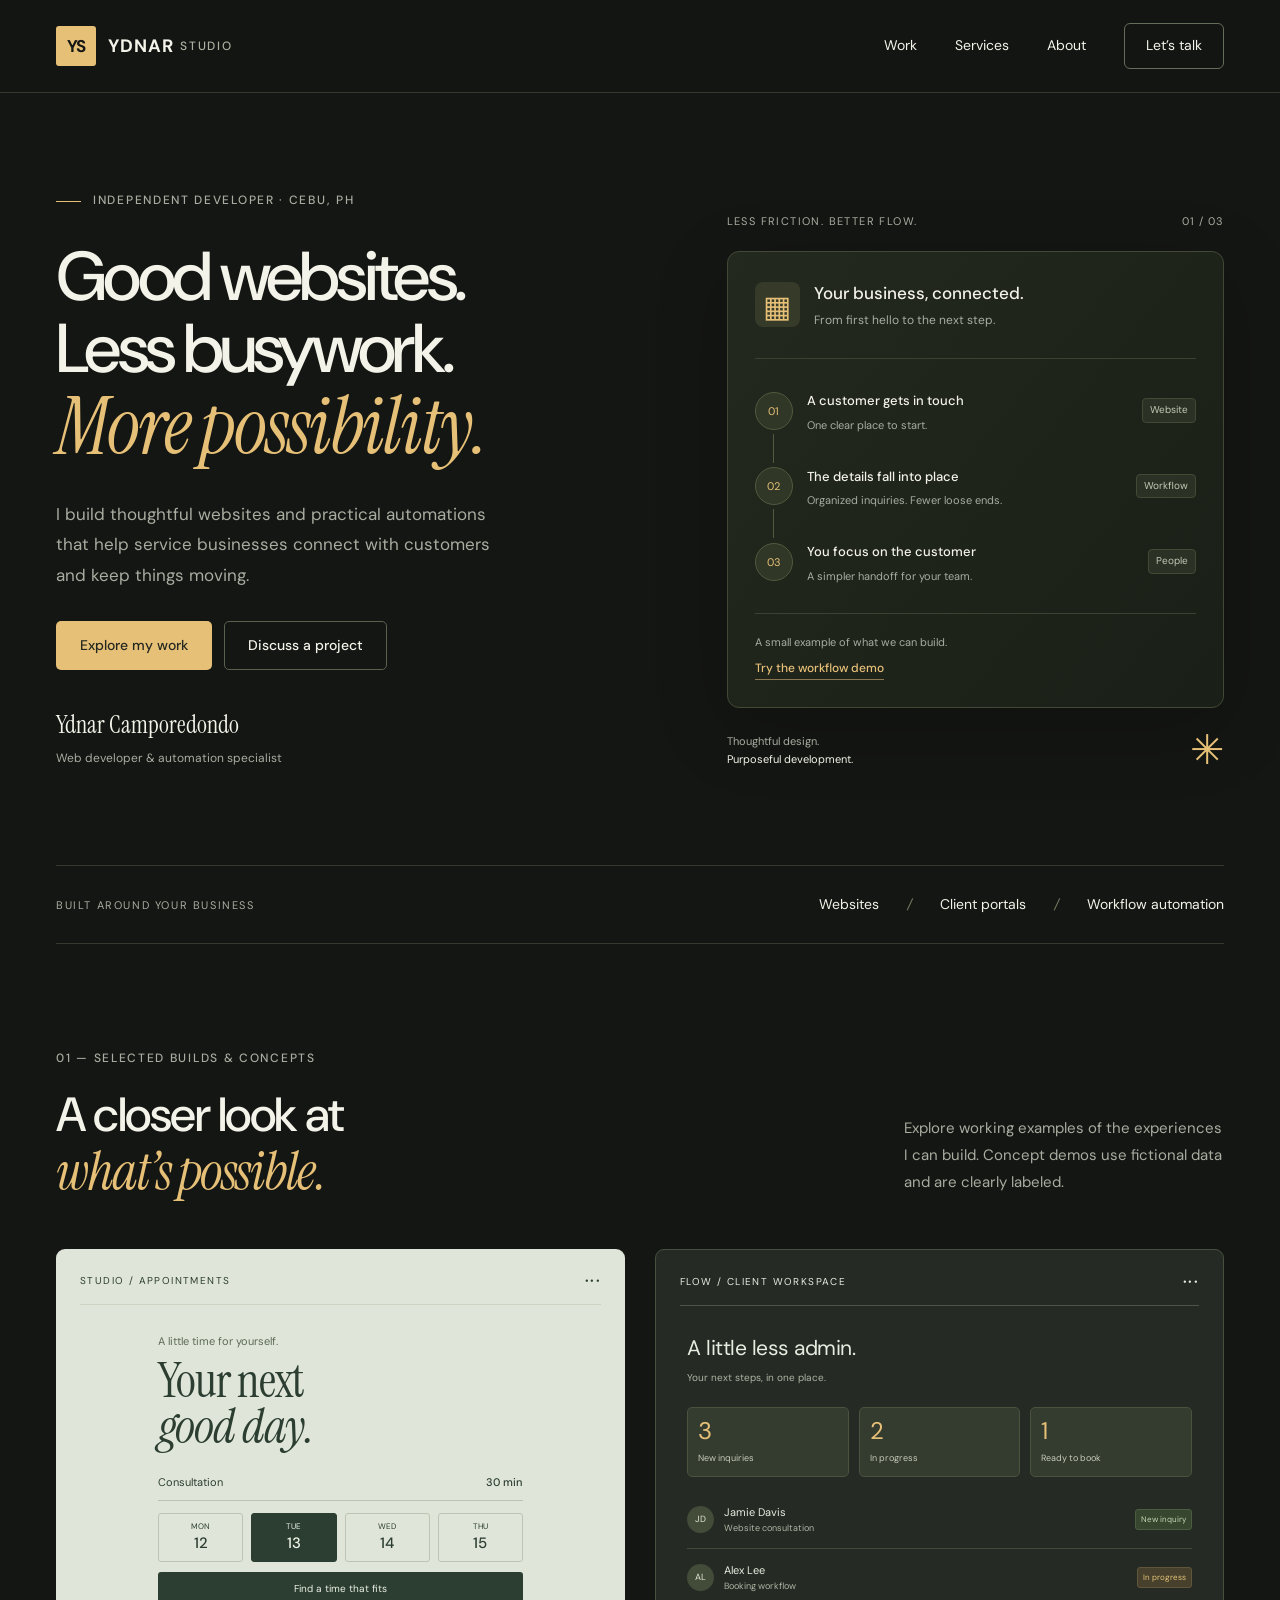
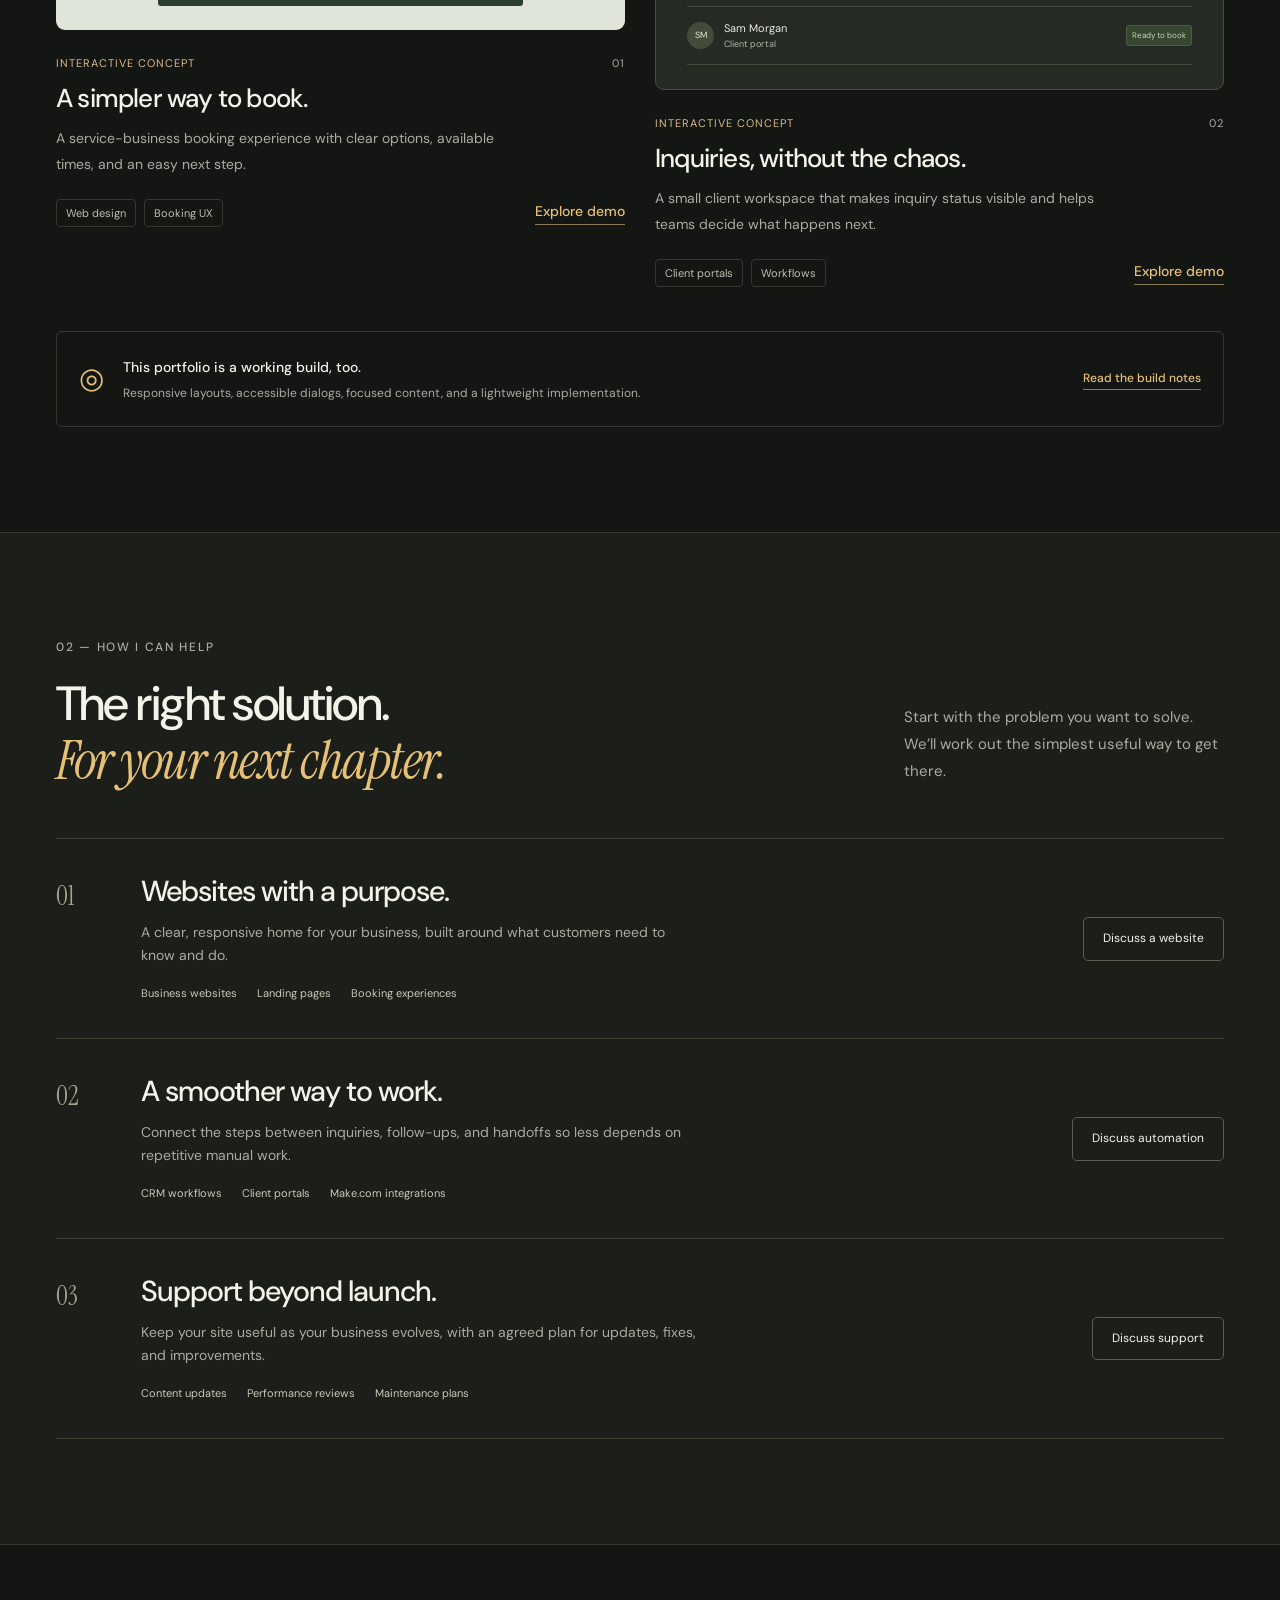
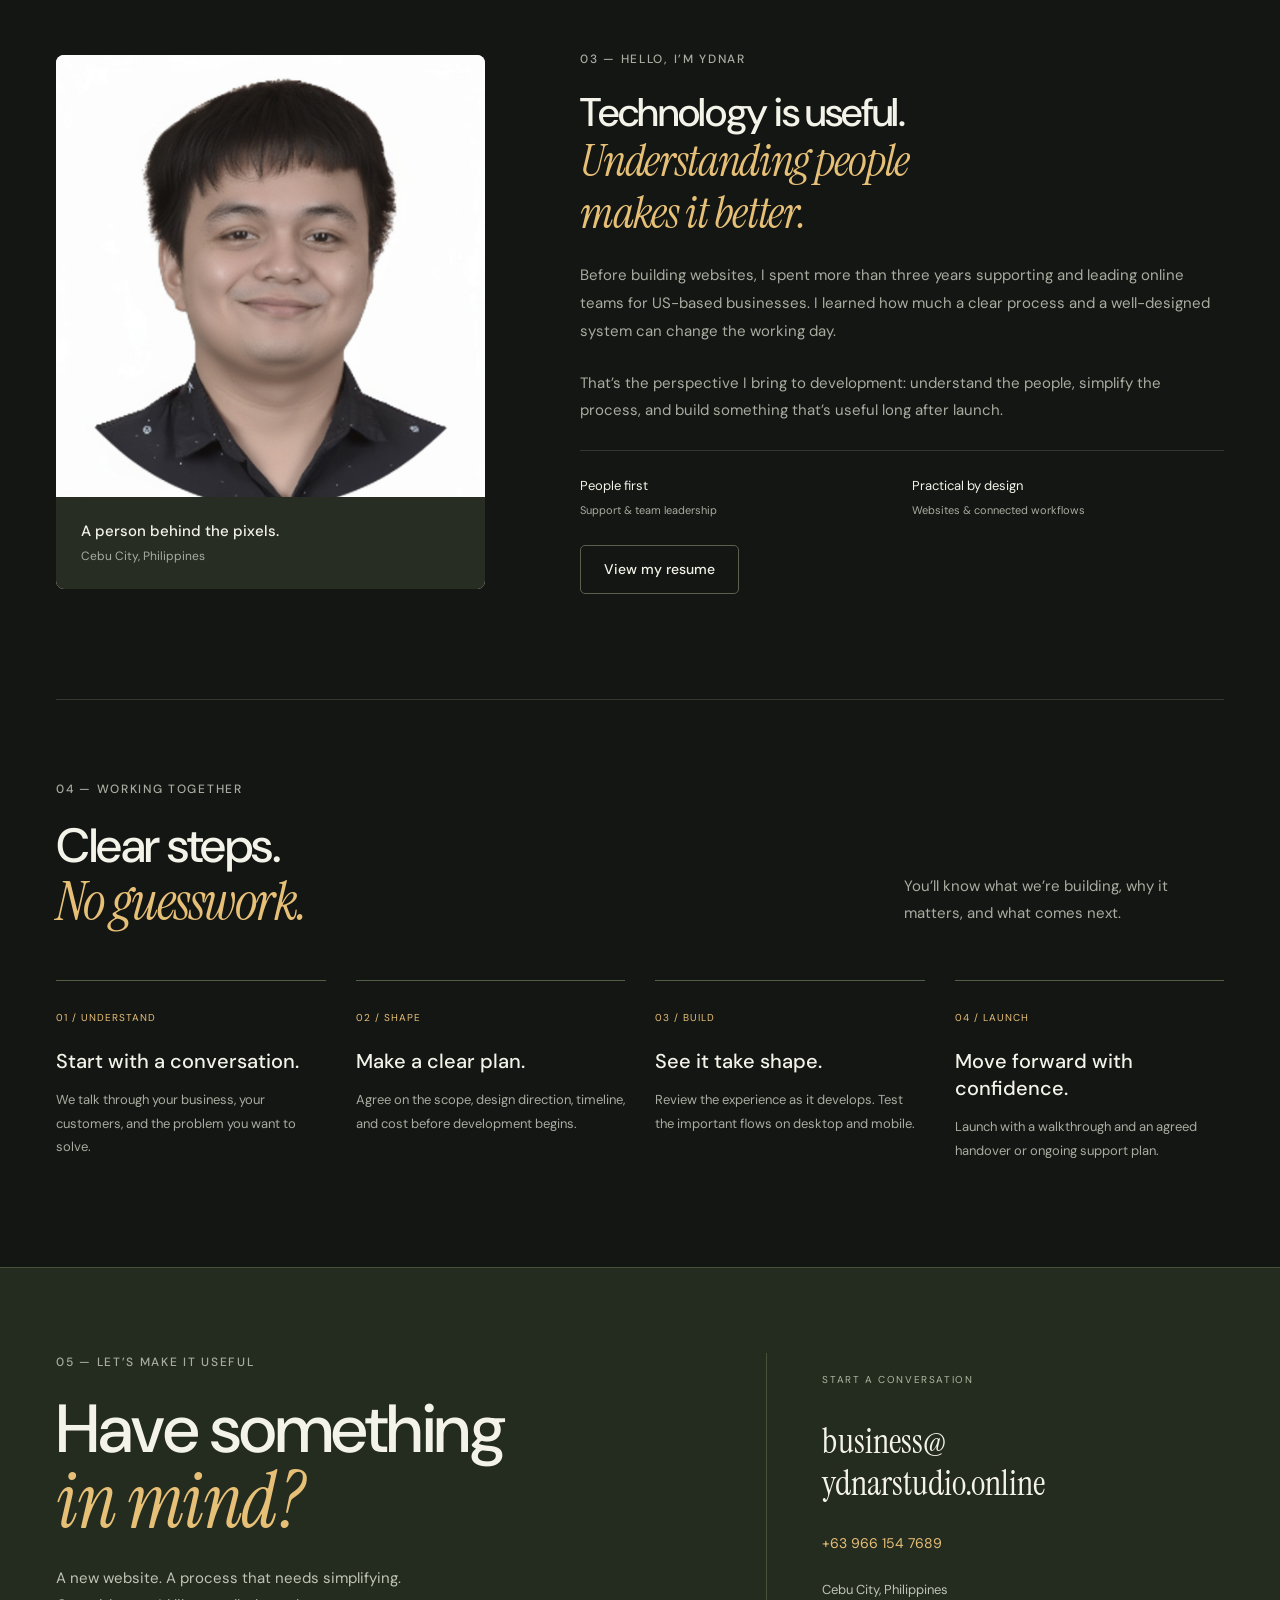
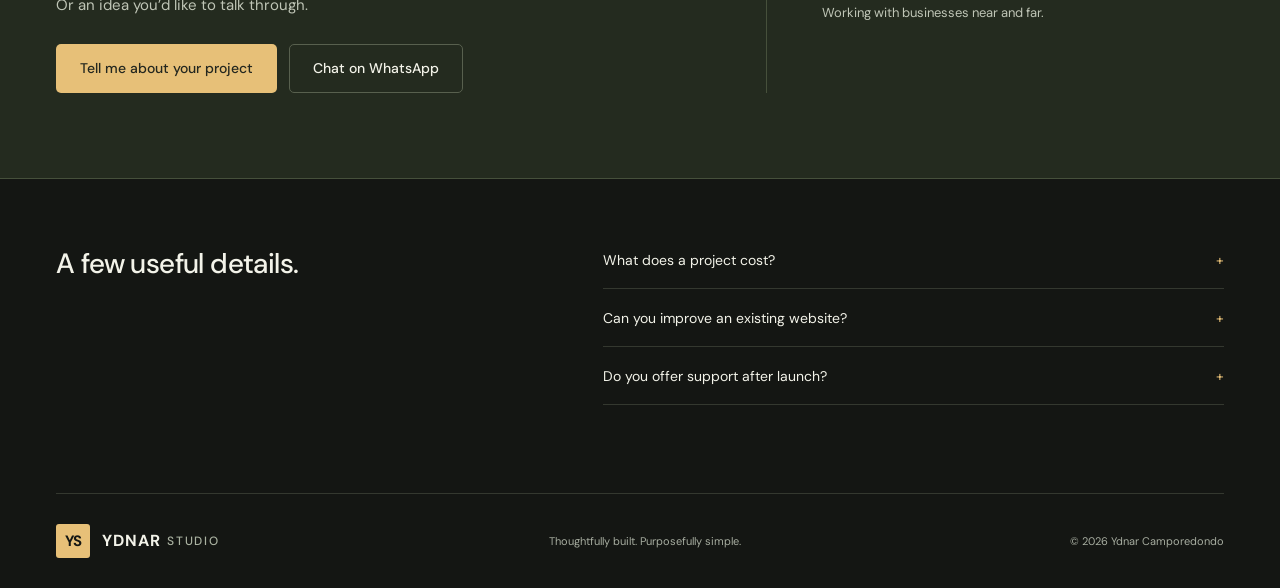
==== index.html @ 1d3bd844 "Launch redesigned Ydnar Studio portfolio" ====
<!doctype html>
<html lang="en">
<head>
  <meta charset="utf-8"><meta name="viewport" content="width=device-width,initial-scale=1">
  <title>Ydnar Studio — Websites that work. Systems that connect.</title>
  <meta name="description" content="Ydnar Camporedondo builds thoughtful websites and practical automations for service businesses. Explore interactive demos and discuss your next project.">
  <meta name="theme-color" content="#141613">
  <link rel="canonical" href="https://www.ydnarstudio.online/">
  <meta property="og:url" content="https://www.ydnarstudio.online/">
  <meta property="og:type" content="website"><meta property="og:title" content="Ydnar Studio — Websites & Automations"><meta property="og:description" content="Thoughtful websites. Less busywork. A better experience for your customers.">
  <link rel="icon" type="image/svg+xml" href="data:image/svg+xml,%3Csvg xmlns='http://www.w3.org/2000/svg' viewBox='0 0 32 32'%3E%3Crect width='32' height='32' rx='3' fill='%23141613'/%3E%3Cpath d='M8 8l8 10 8-10M16 18v7' fill='none' stroke='%23e6bd6b' stroke-width='3'/%3E%3C/svg%3E">
  <link rel="preconnect" href="https://fonts.googleapis.com"><link rel="preconnect" href="https://fonts.gstatic.com" crossorigin>
  <link href="https://fonts.googleapis.com/css2?family=DM+Sans:wght@400;500;600;700&family=Instrument+Serif:ital@0;1&display=swap" rel="stylesheet">
  <link rel="stylesheet" href="styles.css"><script src="app.js" defer></script>
</head>
<body>
  <a class="skip-link" href="#main">Skip to content</a>
  <header class="site-header"><div class="wrap nav-wrap">
    <a class="brand" href="#home" aria-label="Ydnar Studio home"><span class="brand-mark" aria-hidden="true">YS</span><span class="brand-name">YDNAR<span class="brand-light">STUDIO</span></span></a>
    <button class="menu-toggle" aria-expanded="false" aria-controls="navigation">Menu <span aria-hidden="true">☰</span></button>
    <nav id="navigation" aria-label="Main navigation"><a href="#work">Work</a><a href="#services">Services</a><a href="#about">About</a><a class="nav-cta" href="#contact">Let’s talk</a></nav>
  </div></header>
  <main id="main">
    <section class="hero wrap" id="home">
      <div class="hero-copy"><p class="eyebrow"><span class="small-rule"></span> INDEPENDENT DEVELOPER · CEBU, PH</p>
        <h1>Good websites.<br>Less busywork.<br><em>More possibility.</em></h1>
        <p class="hero-description">I build thoughtful websites and practical automations that help service businesses connect with customers and keep things moving.</p>
        <div class="actions"><a class="button button-gold" href="#work">Explore my work</a><button class="button button-outline" data-brief>Discuss a project</button></div>
        <div class="hero-signoff"><span class="signature">Ydnar Camporedondo</span><span class="muted">Web developer & automation specialist</span></div>
      </div>
      <div class="hero-feature">
        <div class="feature-topline"><span>LESS FRICTION. BETTER FLOW.</span><span class="number">01 / 03</span></div>
        <div class="system-card">
          <div class="system-header"><span class="system-symbol" aria-hidden="true">▦</span><div><strong>Your business, connected.</strong><span>From first hello to the next step.</span></div></div>
          <div class="flow-step"><span class="step-icon" aria-hidden="true">01</span><div><strong>A customer gets in touch</strong><p>One clear place to start.</p></div><span class="flow-tag">Website</span></div>
          <div class="flow-line" aria-hidden="true"></div>
          <div class="flow-step"><span class="step-icon" aria-hidden="true">02</span><div><strong>The details fall into place</strong><p>Organized inquiries. Fewer loose ends.</p></div><span class="flow-tag">Workflow</span></div>
          <div class="flow-line" aria-hidden="true"></div>
          <div class="flow-step"><span class="step-icon" aria-hidden="true">03</span><div><strong>You focus on the customer</strong><p>A simpler handoff for your team.</p></div><span class="flow-tag">People</span></div>
          <div class="system-footer"><span>A small example of what we can build.</span><button class="text-button" data-project="pipeline">Try the workflow demo</button></div>
        </div>
        <div class="feature-bottom"><span>Thoughtful design.<br><strong>Purposeful development.</strong></span><span class="orbital-mark" aria-hidden="true">✳</span></div>
      </div>
    </section>
    <div class="specialties wrap"><span>BUILT AROUND YOUR BUSINESS</span><div><span>Websites</span><i aria-hidden="true">/</i><span>Client portals</span><i aria-hidden="true">/</i><span>Workflow automation</span></div></div>
    <section class="section wrap" id="work">
      <div class="section-heading"><div><p class="eyebrow">01 — SELECTED BUILDS & CONCEPTS</p><h2>A closer look at<br><em>what’s possible.</em></h2></div><p>Explore working examples of the experiences I can build. Concept demos use fictional data and are clearly labeled.</p></div>
      <div class="project-grid">
        <article class="project-card">
          <button class="project-preview booking-preview" data-project="booking" aria-label="Explore the appointment booking concept"><span class="preview-chrome"><span>STUDIO / APPOINTMENTS</span><span aria-hidden="true">•••</span></span><span class="booking-mini"><span class="preview-label">A little time for yourself.</span><span class="preview-title">Your next<br><em>good day.</em></span><span class="mini-slot"><span>Consultation</span><strong>30 min</strong></span><span class="mini-days"><span>MON<br><b>12</b></span><span class="selected">TUE<br><b>13</b></span><span>WED<br><b>14</b></span><span>THU<br><b>15</b></span></span><span class="mini-action">Find a time that fits</span></span></button>
          <div class="project-meta"><span class="project-kind">INTERACTIVE CONCEPT</span><span>01</span></div><h3>A simpler way to book.</h3><p>A service-business booking experience with clear options, available times, and an easy next step.</p><div class="project-bottom"><div class="tags"><span>Web design</span><span>Booking UX</span></div><button class="text-button" data-project="booking">Explore demo</button></div>
        </article>
        <article class="project-card">
          <button class="project-preview pipeline-preview" data-project="pipeline" aria-label="Explore the inquiry workflow concept"><span class="preview-chrome"><span>FLOW / CLIENT WORKSPACE</span><span aria-hidden="true">•••</span></span><span class="pipeline-mini"><span class="dashboard-title">A little less admin.</span><span class="dashboard-sub">Your next steps, in one place.</span><span class="mini-stats"><span><b>3</b>New inquiries</span><span><b>2</b>In progress</span><span><b>1</b>Ready to book</span></span><span class="mini-table"><span><i>JD</i><span>Jamie Davis<small>Website consultation</small></span><b>New inquiry</b></span><span><i>AL</i><span>Alex Lee<small>Booking workflow</small></span><b class="gold">In progress</b></span><span><i>SM</i><span>Sam Morgan<small>Client portal</small></span><b>Ready to book</b></span></span></span></button>
          <div class="project-meta"><span class="project-kind">INTERACTIVE CONCEPT</span><span>02</span></div><h3>Inquiries, without the chaos.</h3><p>A small client workspace that makes inquiry status visible and helps teams decide what happens next.</p><div class="project-bottom"><div class="tags"><span>Client portals</span><span>Workflows</span></div><button class="text-button" data-project="pipeline">Explore demo</button></div>
        </article>
      </div>
      <div class="portfolio-note"><span class="note-icon" aria-hidden="true">◎</span><div><strong>This portfolio is a working build, too.</strong><p>Responsive layouts, accessible dialogs, focused content, and a lightweight implementation.</p></div><button class="text-button" data-project="portfolio">Read the build notes</button></div>
    </section>
    <section class="services-section" id="services"><div class="wrap section">
      <div class="section-heading"><div><p class="eyebrow">02 — HOW I CAN HELP</p><h2>The right solution.<br><em>For your next chapter.</em></h2></div><p>Start with the problem you want to solve. We’ll work out the simplest useful way to get there.</p></div>
      <div class="service-list">
        <article class="service-row"><span class="service-number">01</span><div><h3>Websites with a purpose.</h3><p>A clear, responsive home for your business, built around what customers need to know and do.</p><div class="service-tags"><span>Business websites</span><span>Landing pages</span><span>Booking experiences</span></div></div><button class="service-button" data-brief data-service="Website development">Discuss a website</button></article>
        <article class="service-row"><span class="service-number">02</span><div><h3>A smoother way to work.</h3><p>Connect the steps between inquiries, follow-ups, and handoffs so less depends on repetitive manual work.</p><div class="service-tags"><span>CRM workflows</span><span>Client portals</span><span>Make.com integrations</span></div></div><button class="service-button" data-brief data-service="Workflow automation">Discuss automation</button></article>
        <article class="service-row"><span class="service-number">03</span><div><h3>Support beyond launch.</h3><p>Keep your site useful as your business evolves, with an agreed plan for updates, fixes, and improvements.</p><div class="service-tags"><span>Content updates</span><span>Performance reviews</span><span>Maintenance plans</span></div></div><button class="service-button" data-brief data-service="Website maintenance">Discuss support</button></article>
      </div>
    </div></section>
    <section class="section wrap about-section" id="about"><div class="portrait-block"><img src="ydnar.jpg" alt="Ydnar Camporedondo" width="1056" height="992" loading="lazy"><div class="portrait-caption"><strong>A person behind the pixels.</strong><span>Cebu City, Philippines</span></div></div><div class="about-copy"><p class="eyebrow">03 — HELLO, I’M YDNAR</p><h2>Technology is useful.<br><em>Understanding people<br>makes it better.</em></h2><p>Before building websites, I spent more than three years supporting and leading online teams for US-based businesses. I learned how much a clear process and a well-designed system can change the working day.</p><p>That’s the perspective I bring to development: understand the people, simplify the process, and build something that’s useful long after launch.</p><div class="about-facts"><div><strong>People first</strong><span>Support & team leadership</span></div><div><strong>Practical by design</strong><span>Websites & connected workflows</span></div></div><a class="button button-outline" href="ydnar-resume.pdf" target="_blank" rel="noopener">View my resume <span class="sr-only">(PDF, opens in a new tab)</span></a></div></section>
    <section class="section wrap process-section" id="process"><div class="section-heading"><div><p class="eyebrow">04 — WORKING TOGETHER</p><h2>Clear steps.<br><em>No guesswork.</em></h2></div><p>You’ll know what we’re building, why it matters, and what comes next.</p></div><div class="process-grid"><article><span>01 / UNDERSTAND</span><h3>Start with a conversation.</h3><p>We talk through your business, your customers, and the problem you want to solve.</p></article><article><span>02 / SHAPE</span><h3>Make a clear plan.</h3><p>Agree on the scope, design direction, timeline, and cost before development begins.</p></article><article><span>03 / BUILD</span><h3>See it take shape.</h3><p>Review the experience as it develops. Test the important flows on desktop and mobile.</p></article><article><span>04 / LAUNCH</span><h3>Move forward with confidence.</h3><p>Launch with a walkthrough and an agreed handover or ongoing support plan.</p></article></div></section>
    <section class="contact-section" id="contact"><div class="wrap contact-inner"><div><p class="eyebrow">05 — LET’S MAKE IT USEFUL</p><h2>Have something<br><em>in mind?</em></h2><p>A new website. A process that needs simplifying.<br>Or an idea you’d like to talk through.</p><div class="actions"><button class="button button-gold" data-brief>Tell me about your project</button><a class="button button-outline" href="https://wa.me/639661547689" target="_blank" rel="noopener">Chat on WhatsApp</a></div></div><div class="contact-details"><span>START A CONVERSATION</span><a class="contact-email" href="mailto:business@ydnarstudio.online">business@<br>ydnarstudio.online</a><a href="tel:+639661547689">+63 966 154 7689</a><p>Cebu City, Philippines<br>Working with businesses near and far.</p></div></div></section>
    <section class="faq-section wrap"><h2>A few useful details.</h2><div class="faq-list"><details><summary>What does a project cost?</summary><p>Cost depends on the scope, integrations, and content needed. After our first conversation, I’ll prepare a proposal so you can review the deliverables and price before committing.</p></details><details><summary>Can you improve an existing website?</summary><p>Yes. We can start by reviewing your current site and deciding whether targeted improvements or a new build would best support your goals.</p></details><details><summary>Do you offer support after launch?</summary><p>Yes. We’ll agree on the handover and any maintenance arrangement as part of the proposal, including what’s covered and how long it lasts.</p></details></div></section>
  </main>
  <footer class="site-footer wrap"><a class="brand" href="#home" aria-label="Ydnar Studio home"><span class="brand-mark" aria-hidden="true">YS</span><span class="brand-name">YDNAR<span class="brand-light">STUDIO</span></span></a><span>Thoughtfully built. Purposefully simple.</span><span>© <span id="year">2026</span> Ydnar Camporedondo</span></footer>
  <dialog id="project-dialog" class="project-dialog" aria-labelledby="project-title"><div class="dialog-head"><div><p class="eyebrow" id="project-label"></p><h2 id="project-title"></h2></div><button class="close-button" data-close aria-label="Close project details">✕</button></div><div id="project-content"></div></dialog>
  <dialog id="brief-dialog" class="brief-dialog" aria-labelledby="brief-title"><div class="dialog-head"><div><p class="eyebrow">START A CONVERSATION</p><h2 id="brief-title">What are you thinking?</h2></div><button class="close-button" data-close aria-label="Close project inquiry">✕</button></div><p class="brief-intro">A few details make a useful starting point. This prepares an email in your own email app.</p><form id="brief-form"><div class="form-grid"><label>Your name<input name="name" autocomplete="name" required maxlength="100" placeholder="Your name"></label><label>Email address<input name="email" type="email" autocomplete="email" required maxlength="254" placeholder="you@business.com"></label></div><label>What can I help with?<select name="service"><option>Website development</option><option>Workflow automation</option><option>Website maintenance</option><option>Something else</option></select></label><label>Tell me a little about the project<textarea name="message" required maxlength="4000" rows="4" placeholder="What does your business do, and what would you like to improve?"></textarea></label><div class="brief-actions"><button class="button button-gold" type="submit">Prepare email</button><button class="button button-outline" type="button" id="copy-brief">Copy inquiry</button></div><p id="brief-status" role="status"></p><p class="form-note">No details are stored on this website. You can also email <a href="mailto:business@ydnarstudio.online">business@ydnarstudio.online</a> directly.</p></form></dialog>
</body></html>
---- styles.css ----
/* Ydnar Studio: restrained editorial typography, warm gold, deep charcoal. */
:root{--bg:#141613;--surface:#1d201b;--surface2:#252922;--text:#f3f3e9;--muted:#a7ada0;--gold:#e7c078;--line:#34382f;--font:'DM Sans',Arial,sans-serif;--serif:'Instrument Serif',Georgia,serif;color-scheme:dark}
*{box-sizing:border-box}html{scroll-behavior:smooth;scroll-padding-top:100px}body{margin:0;background:var(--bg);color:var(--text);font-family:var(--font);font-size:16px;line-height:1.65}button,input,select,textarea{font:inherit}button,a{-webkit-tap-highlight-color:transparent}button{cursor:pointer}a{color:inherit;text-decoration:none}button{color:inherit}img{display:block;max-width:100%;height:auto}button:focus-visible,a:focus-visible,input:focus-visible,select:focus-visible,textarea:focus-visible,summary:focus-visible{outline:2px solid var(--gold);outline-offset:5px}::selection{background:var(--gold);color:var(--bg)}h1,h2,h3,p{margin:0}h1,h2,h3{font-weight:500;line-height:1.12}em{font-family:var(--serif);font-weight:400;color:var(--gold)}.wrap{max-width:1280px;width:calc(100% - 112px);margin-inline:auto}.muted{color:var(--muted)}.sr-only{position:absolute;width:1px;height:1px;padding:0;overflow:hidden;clip:rect(0,0,0,0);white-space:nowrap}.skip-link{position:fixed;left:16px;top:-100px;z-index:200;background:var(--gold);color:var(--bg);padding:12px}.skip-link:focus{top:12px}.site-header{border-bottom:1px solid var(--line);position:sticky;top:0;z-index:30;background:rgba(20,22,19,.96);backdrop-filter:blur(14px)}.nav-wrap{display:flex;align-items:center;justify-content:space-between;min-height:92px}.brand{display:inline-flex;align-items:center;font-size:23px;font-weight:700;letter-spacing:-1px}.brand-light{font-weight:400}.brand-mark{font-family:var(--serif);font-style:italic;font-size:35px;width:38px;color:var(--gold);margin-right:8px}.brand-mark span{color:var(--text)}nav{display:flex;gap:38px;align-items:center;font-size:14px}nav>a{transition:color .2s}nav>a:hover{color:var(--gold)}.nav-cta{padding:10px 21px;border:1px solid #646d59;border-radius:6px}.menu-toggle{display:none}.hero{padding-top:96px;padding-bottom:94px;display:grid;grid-template-columns:1.22fr 1fr;gap:64px;align-items:center}.eyebrow{font-size:12px;letter-spacing:1.7px;font-weight:500;color:var(--muted);display:flex;align-items:center;gap:12px}.small-rule{display:inline-block;width:25px;height:1px;background:var(--gold)}h1{font-size:clamp(50px,5.4vw,78px);letter-spacing:-3.7px;line-height:1.045;margin-top:29px;font-weight:500}h1 em{font-size:1.15em;letter-spacing:-2px}.hero-description{max-width:460px;color:var(--muted);font-size:17px;line-height:1.8;margin:31px 0}.actions{display:flex;gap:12px;flex-wrap:wrap}.button{display:inline-flex;align-items:center;justify-content:center;min-height:48px;padding:12px 23px;border-radius:5px;border:1px solid transparent;font-size:14px;font-weight:500;transition:background .2s,color .2s,border-color .2s}.button-gold{background:var(--gold);color:#24271f}.button-gold:hover{background:#f4d49e}.button-outline{background:transparent;border-color:#58604e;color:var(--text)}.button-outline:hover{border-color:var(--gold);background:#23281e}.hero-signoff{display:flex;flex-direction:column;margin-top:35px;gap:4px}.signature{font-family:var(--serif);font-size:24px}.hero-signoff .muted{font-size:12px}.hero-feature{position:relative;padding-top:23px}.feature-topline,.feature-bottom{display:flex;align-items:center;justify-content:space-between;font-size:11px;color:var(--muted);letter-spacing:1.4px}.feature-topline{margin-bottom:21px}.number{letter-spacing:1px}.system-card{background:linear-gradient(130deg,#24291f,#1a1f17);border:1px solid #414936;border-radius:12px;padding:27px;box-shadow:0 20px 75px #0003}.system-header{display:flex;gap:14px;align-items:center;padding-bottom:28px;margin-bottom:28px;border-bottom:1px solid #3a4232}.system-header strong{font-size:17px;font-weight:500}.system-header span:not(.system-symbol){display:block;color:var(--muted);font-size:12px;margin-top:3px}.system-symbol{font-size:30px;color:var(--gold);width:45px;height:45px;display:grid;place-items:center;background:#363a29;border-radius:8px}.flow-step{display:flex;gap:14px;align-items:center;position:relative}.step-icon{color:var(--gold);background:#313726;border:1px solid #505a3e;border-radius:50%;width:38px;height:38px;display:grid;place-items:center;flex-shrink:0;font-size:11px}.flow-step strong{font-size:13px;font-weight:500}.flow-step p{color:var(--muted);font-size:11px;margin-top:2px}.flow-tag{margin-left:auto;font-size:10px;color:#c2c9b5;background:#2b3124;border:1px solid #424a36;border-radius:4px;padding:3px 7px}.flow-line{width:1px;height:29px;margin-left:18px;background:#515b42}.system-footer{border-top:1px solid #3a4232;margin-top:28px;padding-top:19px;display:flex;flex-direction:column;align-items:flex-start;gap:8px;font-size:11px;color:var(--muted)}.text-button{background:transparent;border:0;border-bottom:1px solid #8b7751;color:var(--gold);padding:0 0 2px;font-size:14px;font-weight:500;line-height:1.5}.text-button:hover{color:#ffe0a5;border-color:#ffe0a5}.system-footer .text-button{font-size:12px}.feature-bottom{margin-top:22px;letter-spacing:0;line-height:1.6}.feature-bottom strong{font-weight:400;color:var(--text)}.orbital-mark{font-size:41px;color:var(--gold);line-height:1}.specialties{border-top:1px solid var(--line);border-bottom:1px solid var(--line);display:flex;align-items:center;justify-content:space-between;padding:27px 0;color:var(--muted)}.specialties>span{font-size:11px;letter-spacing:1.6px}.specialties>div{display:flex;gap:28px;font-size:14px;color:var(--text)}.specialties i{color:#737960}.section{padding-top:105px;padding-bottom:105px}.section-heading{display:flex;justify-content:space-between;align-items:flex-end;gap:40px;margin-bottom:48px}.section-heading>p{color:var(--muted);max-width:320px;font-size:15px;line-height:1.8;padding-bottom:5px}h2{font-size:48px;letter-spacing:-1.5px;line-height:1.1}.section-heading h2,.about-copy h2{margin-top:20px}h2 em{font-size:1.13em}.project-grid{display:grid;grid-template-columns:1fr 1fr;gap:30px}.project-preview{width:100%;display:block;border:0;border-radius:9px;text-align:left;padding:24px;min-height:360px;overflow:hidden;transition:filter .2s}.project-preview:hover{filter:brightness(1.06)}.booking-preview{background:#e0e5d9;color:#2b3e31}.preview-chrome{display:flex;justify-content:space-between;align-items:center;font-size:10px;letter-spacing:1.4px;border-bottom:1px solid #9fae9750;padding-bottom:14px}.booking-mini{display:block;width:70%;margin:27px auto 0}.preview-label{display:block;font-size:11px;margin-bottom:8px;color:#5c6c58}.preview-title{font-family:var(--serif);font-size:48px;line-height:.95;display:block;letter-spacing:-1px}.preview-title em{color:#2b3e31}.mini-slot{display:flex;justify-content:space-between;font-size:11px;margin-top:24px;padding-bottom:9px;border-bottom:1px solid #bac5b3}.mini-slot strong{font-weight:500}.mini-days{display:flex;gap:8px;margin-top:12px}.mini-days>span{flex:1;display:block;text-align:center;border:1px solid #bac5b3;border-radius:3px;font-size:8px;line-height:1.4;padding:7px 4px}.mini-days b{display:block;font-size:15px;font-weight:500}.mini-days .selected{background:#2b3e31;color:#eef2e7;border-color:#2b3e31}.mini-action{display:block;background:#2b3e31;color:#eef2e7;font-size:10px;text-align:center;padding:9px;margin-top:10px;border-radius:3px}.pipeline-preview{background:#252b24;color:#e8ebdf;border:1px solid #46503d}.pipeline-mini{display:block;padding:25px 7px 0}.dashboard-title{font-size:21px;letter-spacing:-.5px;display:block}.dashboard-sub{font-size:10px;color:#adb5a4;display:block;margin-top:4px}.mini-stats{display:flex;gap:10px;margin-top:21px}.mini-stats>span{flex:1;background:#343b2f;border:1px solid #49533e;border-radius:5px;padding:10px;font-size:9px;color:#c6ccb9}.mini-stats b{display:block;font-size:24px;line-height:1.1;color:var(--gold);font-weight:400;margin-bottom:7px}.mini-table{display:block;margin-top:14px}.mini-table>span{display:flex;align-items:center;gap:10px;border-bottom:1px solid #404836;padding:12px 0;font-size:11px}.mini-table i{font-style:normal;background:#434b39;color:#e3e8d7;border-radius:50%;display:grid;place-items:center;width:27px;height:27px;font-size:9px}.mini-table small{display:block;color:#aeb5a3;font-size:9px}.mini-table b{margin-left:auto;color:#c8d6b6;font-size:8px;background:#36462f;border:1px solid #4a5d40;padding:3px 5px;border-radius:3px;font-weight:400}.mini-table .gold{color:#e4c37a;background:#47402c;border-color:#60563b}.project-meta{display:flex;justify-content:space-between;color:var(--muted);font-size:11px;letter-spacing:1px;margin:24px 0 12px}.project-kind{color:#d8bd8a}.project-card h3{font-size:26px;letter-spacing:-.8px}.project-card>p{color:var(--muted);font-size:14px;max-width:440px;line-height:1.8;margin-top:13px}.project-bottom{display:flex;gap:12px;justify-content:space-between;align-items:center;margin-top:22px}.tags{display:flex;gap:8px;flex-wrap:wrap}.tags>span{border:1px solid var(--line);border-radius:4px;color:#bac0b1;font-size:11px;padding:4px 9px}.portfolio-note{border:1px solid var(--line);border-radius:6px;margin-top:44px;padding:22px;display:flex;align-items:center;gap:19px}.note-icon{font-size:29px;color:var(--gold)}.portfolio-note strong{font-weight:500;font-size:14px}.portfolio-note p{color:var(--muted);font-size:12px;margin-top:4px}.portfolio-note .text-button{margin-left:auto;flex-shrink:0;font-size:12px}.services-section{background:#1b1e19;border-top:1px solid var(--line);border-bottom:1px solid var(--line)}.service-row{display:grid;grid-template-columns:55px 1fr auto;gap:30px;align-items:center;border-top:1px solid #3d4435;padding:36px 0}.service-row:last-child{border-bottom:1px solid #3d4435}.service-number{font-family:var(--serif);font-size:26px;color:#9fa890;align-self:start}.service-row h3{font-size:29px;letter-spacing:-1px}.service-row p{font-size:14px;color:var(--muted);margin-top:13px;max-width:560px}.service-tags{display:flex;gap:20px;color:#c4ccba;font-size:11px;margin-top:17px;flex-wrap:wrap}.service-button{border:1px solid #58604e;background:transparent;border-radius:5px;padding:11px 19px;font-size:12px}.service-button:hover{background:var(--gold);border-color:var(--gold);color:var(--bg)}.about-section{display:grid;grid-template-columns:.8fr 1.2fr;gap:95px;align-items:center}.portrait-block{background:#e9ece4;border-radius:8px;overflow:hidden}.portrait-block img{width:100%;aspect-ratio:1/1.03;object-fit:cover;filter:saturate(.55)}.portrait-caption{display:flex;flex-direction:column;background:#272d22;padding:22px 25px;gap:3px}.portrait-caption strong{font-size:15px;font-weight:500}.portrait-caption span{font-size:12px;color:var(--muted)}.about-copy h2{font-size:40px;line-height:1.14;letter-spacing:-1.3px}.about-copy>p:not(.eyebrow){margin-top:24px;font-size:15px;color:var(--muted);line-height:1.85}.about-facts{display:grid;grid-template-columns:1fr 1fr;gap:20px;border-top:1px solid var(--line);padding-top:24px;margin:25px 0}.about-facts strong,.about-facts span{display:block;font-size:13px;font-weight:400}.about-facts span{font-size:11px;color:var(--muted);margin-top:5px}.process-section{border-top:1px solid var(--line);padding-top:80px}.process-grid{display:grid;grid-template-columns:repeat(4,1fr);gap:30px}.process-grid article{border-top:1px solid #536048;padding-top:22px}.process-grid article>span{font-size:10px;letter-spacing:1px;color:var(--gold)}.process-grid h3{font-size:20px;line-height:1.35;margin-top:19px}.process-grid p{font-size:13px;color:var(--muted);line-height:1.8;margin-top:13px}.contact-section{background:#242b1f;border-block:1px solid #46503b}.contact-inner{display:grid;grid-template-columns:1.4fr 1fr;gap:70px;padding-block:85px}.contact-inner h2{font-size:68px;margin-top:22px;line-height:1}.contact-inner>div>p:not(.eyebrow){font-size:15px;color:#bfc5b6;line-height:1.8;margin:25px 0}.contact-details{padding-top:12px;border-left:1px solid #46503b;padding-left:55px}.contact-details>span{font-size:10px;letter-spacing:1.6px;color:#afb9a1}.contact-details a{display:block}.contact-email{font-family:var(--serif);font-size:35px;line-height:1.2;margin:28px 0;color:var(--text)}.contact-details>a:not(.contact-email){font-size:14px;color:var(--gold)}.contact-details p{font-size:13px!important;margin-top:23px!important}.faq-section{display:grid;grid-template-columns:1fr 1.3fr;gap:70px;padding-block:70px}.faq-section>h2{font-size:28px;letter-spacing:-.6px}.faq-list details{border-bottom:1px solid var(--line);padding:0 0 16px;margin-bottom:18px}.faq-list summary{cursor:pointer;list-style:none;display:flex;justify-content:space-between;gap:20px;font-size:14px}.faq-list summary::-webkit-details-marker{display:none}.faq-list summary::after{content:'+';color:var(--gold)}.faq-list details[open] summary::after{content:'−'}.faq-list p{color:var(--muted);font-size:13px;line-height:1.8;margin-top:13px}.site-footer{display:flex;align-items:center;justify-content:space-between;gap:20px;border-top:1px solid var(--line);padding-block:30px}.site-footer .brand{font-size:18px}.site-footer .brand-mark{font-size:28px;width:25px}.site-footer>span{font-size:11px;color:var(--muted)}dialog{color:var(--text);background:var(--bg);border:1px solid #57634c;border-radius:12px;width:min(960px,calc(100% - 32px));max-height:90dvh;padding:30px;box-shadow:0 20px 100px #0008}dialog::backdrop{background:#060806cf;backdrop-filter:blur(7px)}.dialog-head{display:flex;justify-content:space-between;gap:20px;align-items:flex-start;margin-bottom:23px}.dialog-head h2{font-size:34px;letter-spacing:-1px;margin-top:9px;line-height:1.2}.close-button{border:1px solid var(--line);background:var(--surface);border-radius:50%;width:38px;height:38px;flex-shrink:0;font-size:17px}.close-button:hover{border-color:var(--gold)}.project-intro{color:var(--muted);font-size:14px;margin-bottom:20px}.demo-frame{width:100%;height:480px;border:1px solid var(--line);border-radius:8px;background:#eff1e9}.project-notes{display:grid;grid-template-columns:1fr 1fr;gap:30px;margin-top:20px}.project-notes h3{font-size:16px;margin-bottom:8px}.project-notes p{font-size:13px;color:var(--muted);line-height:1.8}.project-disclosure{margin-top:22px;border-top:1px solid var(--line);padding-top:15px;color:var(--muted);font-size:12px}.brief-dialog{max-width:630px}.brief-intro{color:var(--muted);font-size:14px;margin-bottom:24px}.form-grid{display:grid;grid-template-columns:1fr 1fr;gap:16px}label{display:block;font-size:14px;margin-bottom:18px}input,textarea,select{display:block;width:100%;margin-top:7px;background:var(--surface);border:1px solid #434c3a;color:var(--text);padding:11px 12px;border-radius:5px;font-size:14px}textarea{resize:vertical}input::placeholder,textarea::placeholder{color:#8f9884}.brief-actions{display:flex;gap:12px}.form-note{color:var(--muted);font-size:12px;line-height:1.8;margin-top:18px}.form-note a{text-decoration:underline}.brief-dialog #brief-status{font-size:13px;color:var(--gold);margin-top:12px}body.dialog-open{overflow:hidden}
@media(min-width:1500px){.hero{gap:100px;padding-top:112px;padding-bottom:112px}h1{font-size:82px}}
@media(max-width:1100px){.wrap{width:calc(100% - 64px)}.hero{gap:36px}h1{font-size:62px}.flow-tag{display:none}.hero-feature{padding-top:0}.system-card{padding:22px}.about-section{gap:48px}.about-copy h2{font-size:34px}.process-grid{gap:22px}.project-bottom{align-items:flex-start;gap:16px;flex-wrap:wrap}.booking-mini{width:80%}.contact-details{padding-left:35px}.service-row{grid-template-columns:35px 1fr auto;gap:20px}}
@media(max-width:800px){.nav-wrap{min-height:76px}.hero{padding-block:65px;grid-template-columns:1fr;gap:45px}.hero-copy{max-width:600px}h1{font-size:72px}.hero-feature{max-width:520px;width:100%}.feature-topline{margin-top:10px}.specialties{align-items:flex-start;gap:18px;flex-direction:column}.specialties>div{gap:20px}.section{padding-block:75px}.section-heading{align-items:flex-start;gap:25px}.section-heading>p{max-width:260px;font-size:14px}h2{font-size:39px}.project-preview{padding:17px;min-height:330px}.preview-title{font-size:40px}.dashboard-title{font-size:17px}.mini-table b{display:none}.about-section{gap:35px;grid-template-columns:.8fr 1.2fr}.about-copy h2{font-size:30px}.about-copy>p:not(.eyebrow){font-size:14px}.about-facts{grid-template-columns:1fr}.process-grid{grid-template-columns:1fr 1fr;gap:35px}.contact-inner{gap:35px;grid-template-columns:1.3fr 1fr}.contact-inner h2{font-size:58px}.contact-email{font-size:28px}.contact-inner .actions{flex-direction:column;align-items:flex-start}.faq-section{gap:35px}.service-row{grid-template-columns:30px 1fr}.service-button{grid-column:2;justify-self:start}.service-row h3{font-size:26px}.portfolio-note{flex-wrap:wrap}.portfolio-note .text-button{margin-left:48px}.site-footer{flex-wrap:wrap}.site-footer>span:nth-child(2){display:none}}
@media(max-width:600px){.wrap{width:calc(100% - 40px)}.brand{font-size:21px}.menu-toggle{display:flex;align-items:center;gap:12px;border:0;background:transparent;font-size:14px;padding:10px 0 10px 12px}.menu-toggle span{color:var(--gold)}nav{display:none;position:absolute;top:76px;left:0;right:0;background:var(--bg);border-bottom:1px solid var(--line);padding:22px;gap:18px;flex-direction:column;align-items:stretch}nav.is-open{display:flex}nav>a{padding:10px}.nav-cta{text-align:center}.hero{padding-top:49px;padding-bottom:48px;gap:34px}h1{font-size:clamp(43px,11vw,66px);letter-spacing:-2px;margin-top:23px;line-height:1.08}h1 em{letter-spacing:-1px;font-size:1.12em}.eyebrow{font-size:10px;letter-spacing:1.25px;gap:9px}.hero-description{font-size:16px;margin-block:26px}.button{padding-inline:18px;font-size:13px}.hero-signoff{margin-top:29px}.feature-topline{font-size:9px}.system-card{padding:20px}.system-header{padding-bottom:20px;margin-bottom:22px}.system-header strong{font-size:15px}.flow-step strong{font-size:12px}.flow-step p{font-size:11px}.feature-bottom{font-size:11px}.specialties{padding-block:22px}.specialties>div{gap:10px;font-size:12px;flex-wrap:wrap}.specialties>span{font-size:9px}.section{padding-block:58px}.section-heading{flex-direction:column;gap:23px;margin-bottom:30px}.section-heading>p{max-width:100%;font-size:15px}h2{font-size:37px;letter-spacing:-1px}.project-grid{grid-template-columns:1fr;gap:39px}.project-preview{min-height:350px;padding:22px}.booking-mini{max-width:260px;margin-top:28px}.preview-title{font-size:46px}.pipeline-mini{padding-top:25px}.dashboard-title{font-size:22px}.mini-table b{display:inline-block}.project-card h3{font-size:25px}.project-meta{margin-top:20px}.project-bottom{align-items:center}.project-card>p{font-size:14px}.portfolio-note{gap:13px;padding:19px}.portfolio-note>div{flex:1}.portfolio-note .text-button{margin-left:42px}.portfolio-note p{font-size:12px}.service-row{padding-block:27px;gap:17px}.service-row h3{font-size:25px}.service-row p{font-size:14px}.service-tags{gap:8px 15px;font-size:11px}.about-section{grid-template-columns:1fr;gap:34px}.portrait-block{max-width:360px}.portrait-block img{aspect-ratio:1/.85;object-position:center 25%}.about-copy h2{font-size:37px}.about-copy>p:not(.eyebrow){font-size:15px}.about-facts{grid-template-columns:1fr 1fr;gap:12px}.process-grid{gap:28px 20px}.process-grid h3{font-size:18px}.process-grid p{font-size:13px}.process-grid article>span{font-size:9px;letter-spacing:.5px}.contact-inner{grid-template-columns:1fr;padding-block:58px;gap:39px}.contact-inner h2{font-size:62px}.contact-inner .actions{flex-direction:row}.contact-details{border-left:0;border-top:1px solid #46503b;padding:28px 0 0}.contact-email{font-size:35px;margin-block:19px}.contact-details br{display:none}.faq-section{grid-template-columns:1fr;gap:26px;padding-block:48px}.faq-section>h2{font-size:26px}.site-footer{align-items:flex-start;flex-direction:column;gap:8px;padding-block:25px}dialog{padding:20px;width:calc(100% - 24px)}.dialog-head h2{font-size:27px}.project-notes{grid-template-columns:1fr;gap:20px}.demo-frame{height:530px}.form-grid{grid-template-columns:1fr;gap:0}.brief-actions{flex-wrap:wrap}}
@media(prefers-reduced-motion:reduce){html{scroll-behavior:auto}*,*::before,*::after{animation:none!important;transition:none!important}}
/* Bold geometric identity. */
.brand{gap:12px;letter-spacing:1px;font-size:18px;font-weight:700}
.brand-mark{font-family:var(--font);font-style:normal;font-size:17px;font-weight:700;letter-spacing:-1px;display:grid;place-items:center;width:40px;height:40px;margin:0;background:var(--gold);color:var(--bg);border-radius:3px;line-height:1}
.brand-name{display:flex;align-items:center;gap:6px;line-height:1}
.brand-light{font-size:12px;font-weight:500;letter-spacing:1.8px;color:#aab2a1}
.site-footer .brand{font-size:16px}.site-footer .brand-mark{font-size:15px;width:34px;height:34px}
@media(max-width:600px){.brand{font-size:16px;gap:10px}.brand-mark{width:36px;height:36px;font-size:15px}.brand-light{font-size:10px;letter-spacing:1.5px}}
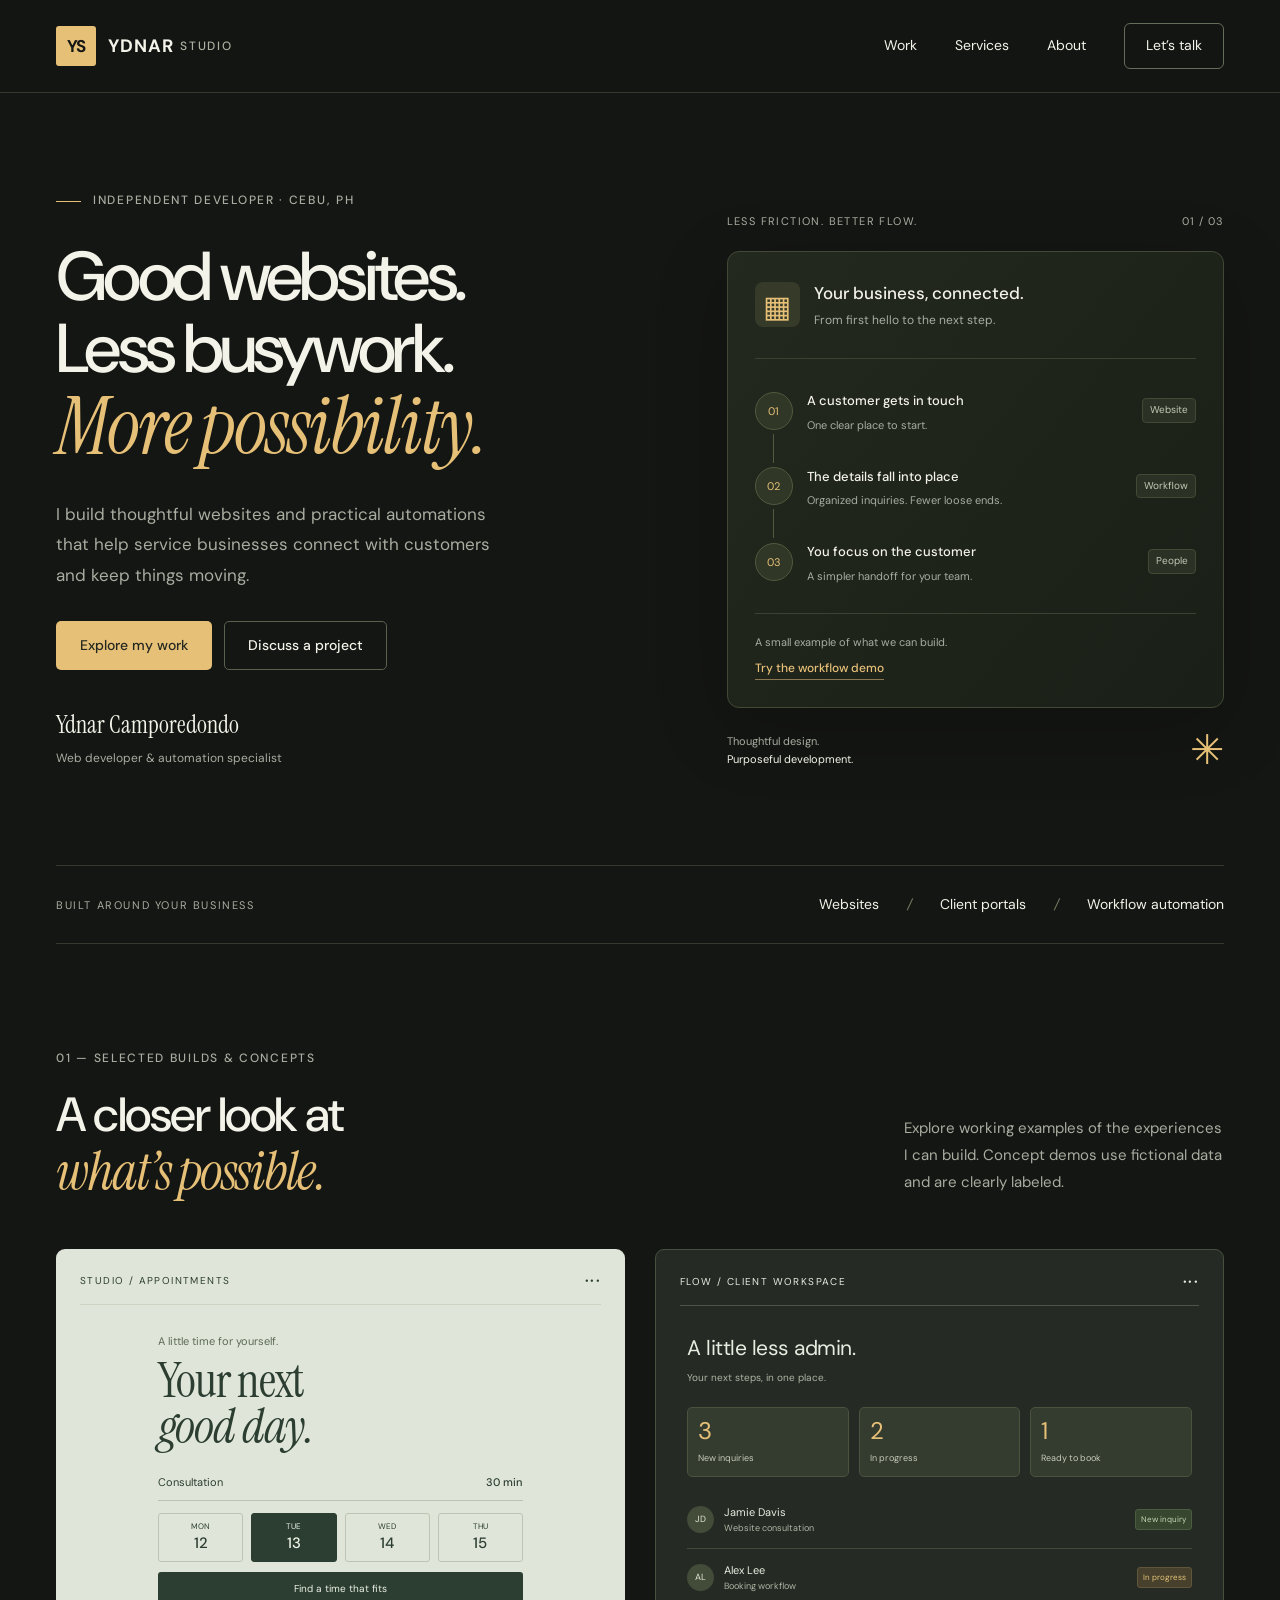
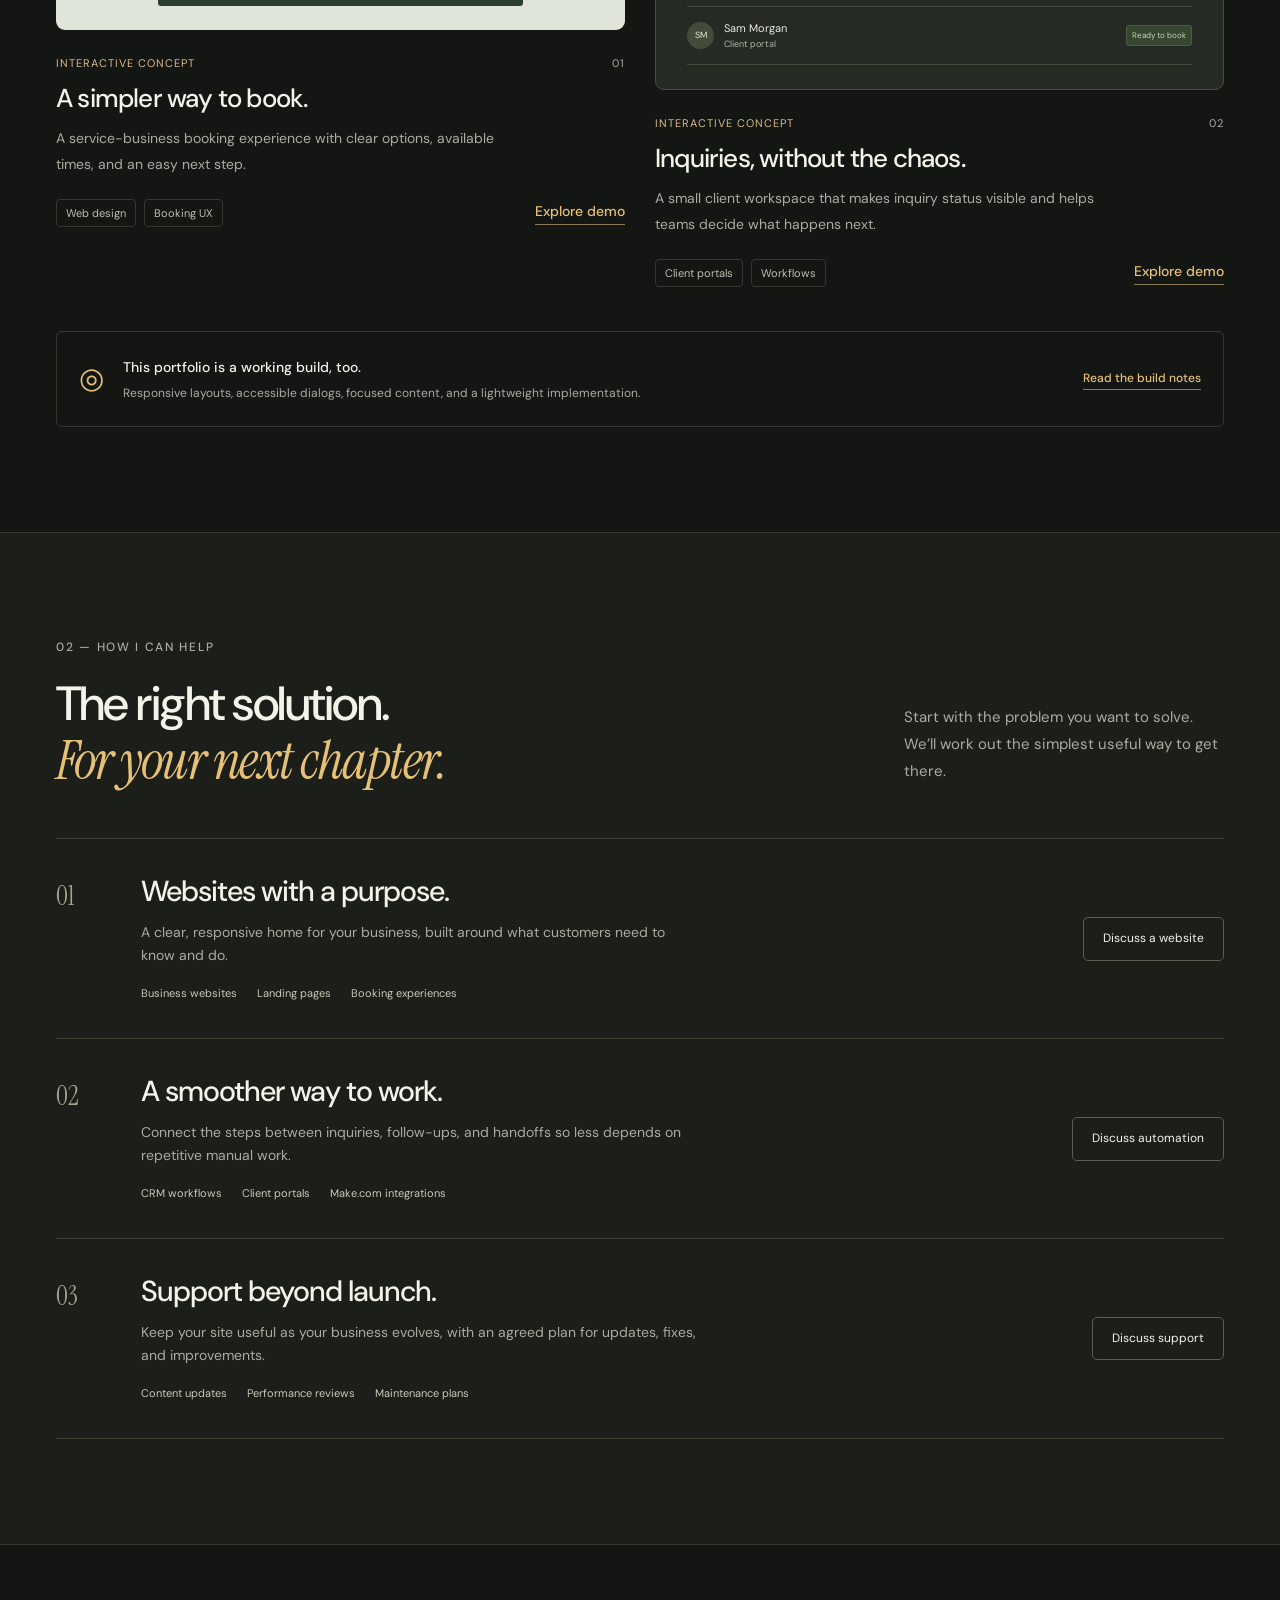
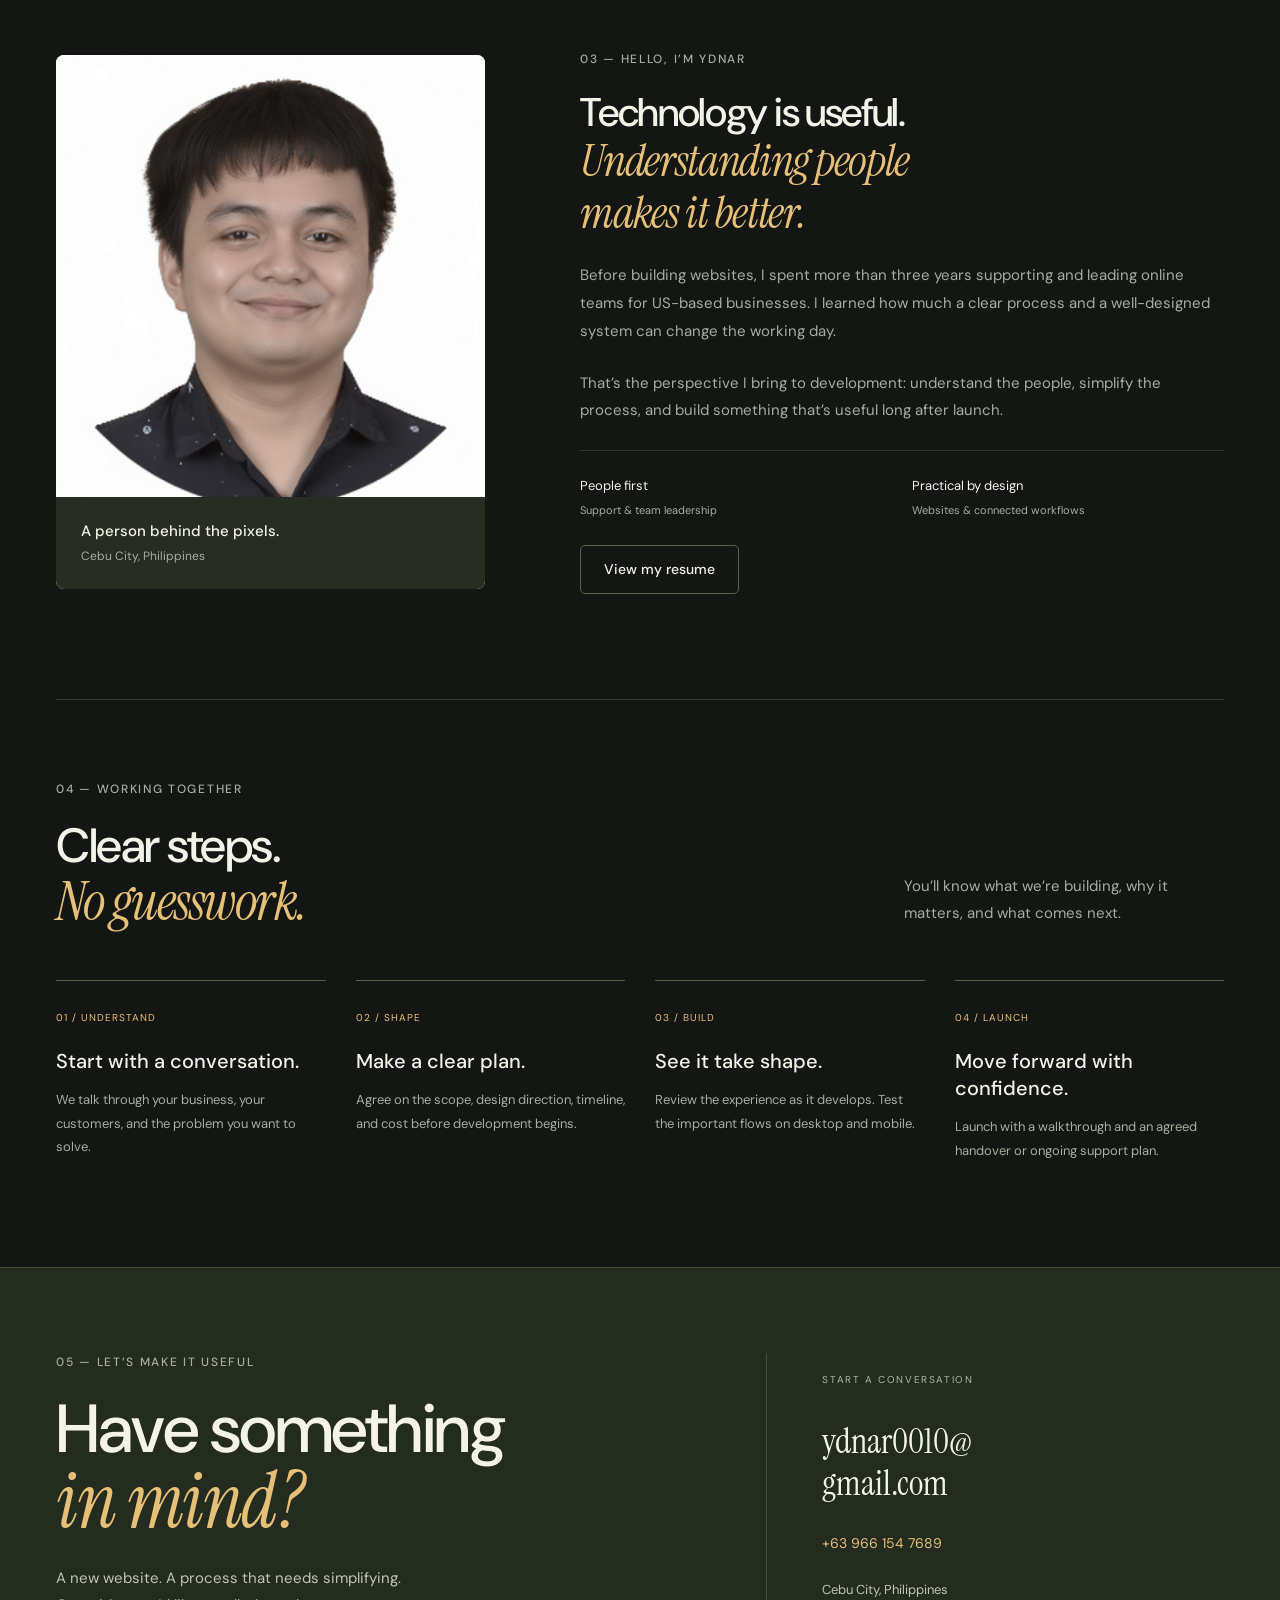
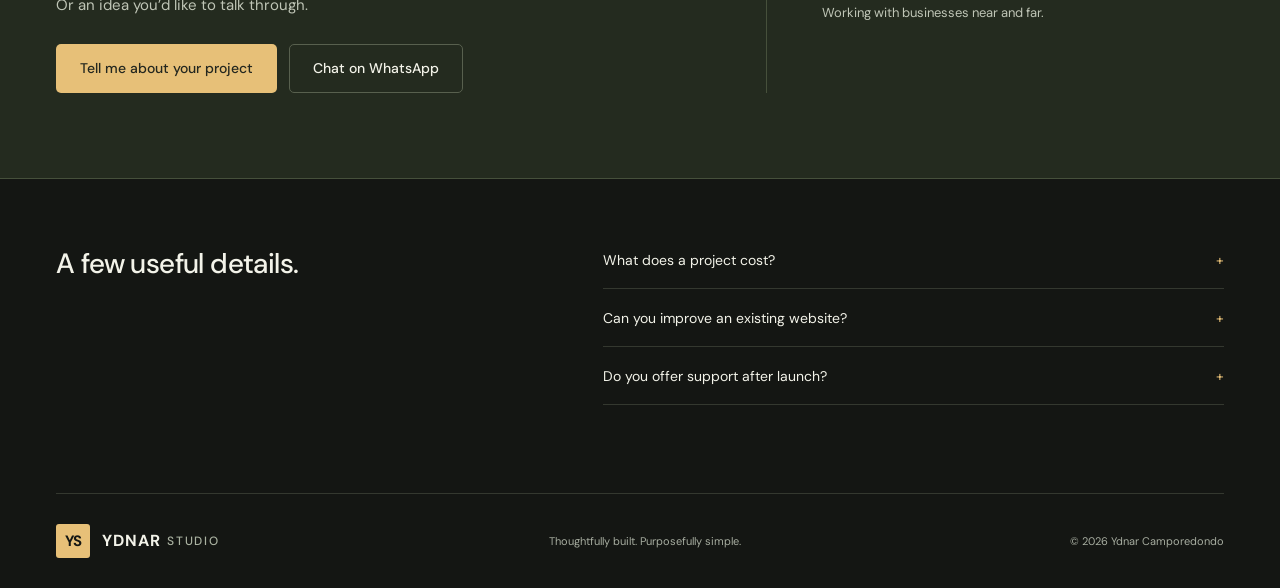
==== commit 0a8a3859: "Use Gmail for portfolio contact and project inquiries" ====
--- a/index.html
+++ b/index.html
@@ -5,8 +5,8 @@
   <title>Ydnar Studio — Websites that work. Systems that connect.</title>
   <meta name="description" content="Ydnar Camporedondo builds thoughtful websites and practical automations for service businesses. Explore interactive demos and discuss your next project.">
   <meta name="theme-color" content="#141613">
-  <link rel="canonical" href="https://www.ydnarstudio.online/">
-  <meta property="og:url" content="https://www.ydnarstudio.online/">
+  <link rel="canonical" href="https://ydnarstudio.space/">
+  <meta property="og:url" content="https://ydnarstudio.space/">
   <meta property="og:type" content="website"><meta property="og:title" content="Ydnar Studio — Websites & Automations"><meta property="og:description" content="Thoughtful websites. Less busywork. A better experience for your customers.">
   <link rel="icon" type="image/svg+xml" href="data:image/svg+xml,%3Csvg xmlns='http://www.w3.org/2000/svg' viewBox='0 0 32 32'%3E%3Crect width='32' height='32' rx='3' fill='%23141613'/%3E%3Cpath d='M8 8l8 10 8-10M16 18v7' fill='none' stroke='%23e6bd6b' stroke-width='3'/%3E%3C/svg%3E">
   <link rel="preconnect" href="https://fonts.googleapis.com"><link rel="preconnect" href="https://fonts.gstatic.com" crossorigin>
@@ -67,10 +67,10 @@
     </div></section>
     <section class="section wrap about-section" id="about"><div class="portrait-block"><img src="ydnar.jpg" alt="Ydnar Camporedondo" width="1056" height="992" loading="lazy"><div class="portrait-caption"><strong>A person behind the pixels.</strong><span>Cebu City, Philippines</span></div></div><div class="about-copy"><p class="eyebrow">03 — HELLO, I’M YDNAR</p><h2>Technology is useful.<br><em>Understanding people<br>makes it better.</em></h2><p>Before building websites, I spent more than three years supporting and leading online teams for US-based businesses. I learned how much a clear process and a well-designed system can change the working day.</p><p>That’s the perspective I bring to development: understand the people, simplify the process, and build something that’s useful long after launch.</p><div class="about-facts"><div><strong>People first</strong><span>Support & team leadership</span></div><div><strong>Practical by design</strong><span>Websites & connected workflows</span></div></div><a class="button button-outline" href="ydnar-resume.pdf" target="_blank" rel="noopener">View my resume <span class="sr-only">(PDF, opens in a new tab)</span></a></div></section>
     <section class="section wrap process-section" id="process"><div class="section-heading"><div><p class="eyebrow">04 — WORKING TOGETHER</p><h2>Clear steps.<br><em>No guesswork.</em></h2></div><p>You’ll know what we’re building, why it matters, and what comes next.</p></div><div class="process-grid"><article><span>01 / UNDERSTAND</span><h3>Start with a conversation.</h3><p>We talk through your business, your customers, and the problem you want to solve.</p></article><article><span>02 / SHAPE</span><h3>Make a clear plan.</h3><p>Agree on the scope, design direction, timeline, and cost before development begins.</p></article><article><span>03 / BUILD</span><h3>See it take shape.</h3><p>Review the experience as it develops. Test the important flows on desktop and mobile.</p></article><article><span>04 / LAUNCH</span><h3>Move forward with confidence.</h3><p>Launch with a walkthrough and an agreed handover or ongoing support plan.</p></article></div></section>
-    <section class="contact-section" id="contact"><div class="wrap contact-inner"><div><p class="eyebrow">05 — LET’S MAKE IT USEFUL</p><h2>Have something<br><em>in mind?</em></h2><p>A new website. A process that needs simplifying.<br>Or an idea you’d like to talk through.</p><div class="actions"><button class="button button-gold" data-brief>Tell me about your project</button><a class="button button-outline" href="https://wa.me/639661547689" target="_blank" rel="noopener">Chat on WhatsApp</a></div></div><div class="contact-details"><span>START A CONVERSATION</span><a class="contact-email" href="mailto:business@ydnarstudio.online">business@<br>ydnarstudio.online</a><a href="tel:+639661547689">+63 966 154 7689</a><p>Cebu City, Philippines<br>Working with businesses near and far.</p></div></div></section>
+    <section class="contact-section" id="contact"><div class="wrap contact-inner"><div><p class="eyebrow">05 — LET’S MAKE IT USEFUL</p><h2>Have something<br><em>in mind?</em></h2><p>A new website. A process that needs simplifying.<br>Or an idea you’d like to talk through.</p><div class="actions"><button class="button button-gold" data-brief>Tell me about your project</button><a class="button button-outline" href="https://wa.me/639661547689" target="_blank" rel="noopener">Chat on WhatsApp</a></div></div><div class="contact-details"><span>START A CONVERSATION</span><a class="contact-email" href="mailto:ydnar0010@gmail.com">ydnar0010@<br>gmail.com</a><a href="tel:+639661547689">+63 966 154 7689</a><p>Cebu City, Philippines<br>Working with businesses near and far.</p></div></div></section>
     <section class="faq-section wrap"><h2>A few useful details.</h2><div class="faq-list"><details><summary>What does a project cost?</summary><p>Cost depends on the scope, integrations, and content needed. After our first conversation, I’ll prepare a proposal so you can review the deliverables and price before committing.</p></details><details><summary>Can you improve an existing website?</summary><p>Yes. We can start by reviewing your current site and deciding whether targeted improvements or a new build would best support your goals.</p></details><details><summary>Do you offer support after launch?</summary><p>Yes. We’ll agree on the handover and any maintenance arrangement as part of the proposal, including what’s covered and how long it lasts.</p></details></div></section>
   </main>
   <footer class="site-footer wrap"><a class="brand" href="#home" aria-label="Ydnar Studio home"><span class="brand-mark" aria-hidden="true">YS</span><span class="brand-name">YDNAR<span class="brand-light">STUDIO</span></span></a><span>Thoughtfully built. Purposefully simple.</span><span>© <span id="year">2026</span> Ydnar Camporedondo</span></footer>
   <dialog id="project-dialog" class="project-dialog" aria-labelledby="project-title"><div class="dialog-head"><div><p class="eyebrow" id="project-label"></p><h2 id="project-title"></h2></div><button class="close-button" data-close aria-label="Close project details">✕</button></div><div id="project-content"></div></dialog>
-  <dialog id="brief-dialog" class="brief-dialog" aria-labelledby="brief-title"><div class="dialog-head"><div><p class="eyebrow">START A CONVERSATION</p><h2 id="brief-title">What are you thinking?</h2></div><button class="close-button" data-close aria-label="Close project inquiry">✕</button></div><p class="brief-intro">A few details make a useful starting point. This prepares an email in your own email app.</p><form id="brief-form"><div class="form-grid"><label>Your name<input name="name" autocomplete="name" required maxlength="100" placeholder="Your name"></label><label>Email address<input name="email" type="email" autocomplete="email" required maxlength="254" placeholder="you@business.com"></label></div><label>What can I help with?<select name="service"><option>Website development</option><option>Workflow automation</option><option>Website maintenance</option><option>Something else</option></select></label><label>Tell me a little about the project<textarea name="message" required maxlength="4000" rows="4" placeholder="What does your business do, and what would you like to improve?"></textarea></label><div class="brief-actions"><button class="button button-gold" type="submit">Prepare email</button><button class="button button-outline" type="button" id="copy-brief">Copy inquiry</button></div><p id="brief-status" role="status"></p><p class="form-note">No details are stored on this website. You can also email <a href="mailto:business@ydnarstudio.online">business@ydnarstudio.online</a> directly.</p></form></dialog>
+  <dialog id="brief-dialog" class="brief-dialog" aria-labelledby="brief-title"><div class="dialog-head"><div><p class="eyebrow">START A CONVERSATION</p><h2 id="brief-title">What are you thinking?</h2></div><button class="close-button" data-close aria-label="Close project inquiry">✕</button></div><p class="brief-intro">A few details make a useful starting point. This prepares an email in your own email app.</p><form id="brief-form"><div class="form-grid"><label>Your name<input name="name" autocomplete="name" required maxlength="100" placeholder="Your name"></label><label>Email address<input name="email" type="email" autocomplete="email" required maxlength="254" placeholder="you@business.com"></label></div><label>What can I help with?<select name="service"><option>Website development</option><option>Workflow automation</option><option>Website maintenance</option><option>Something else</option></select></label><label>Tell me a little about the project<textarea name="message" required maxlength="4000" rows="4" placeholder="What does your business do, and what would you like to improve?"></textarea></label><div class="brief-actions"><button class="button button-gold" type="submit">Prepare email</button><button class="button button-outline" type="button" id="copy-brief">Copy inquiry</button></div><p id="brief-status" role="status"></p><p class="form-note">No details are stored on this website. You can also email <a href="mailto:ydnar0010@gmail.com">ydnar0010@gmail.com</a> directly.</p></form></dialog>
 </body></html>
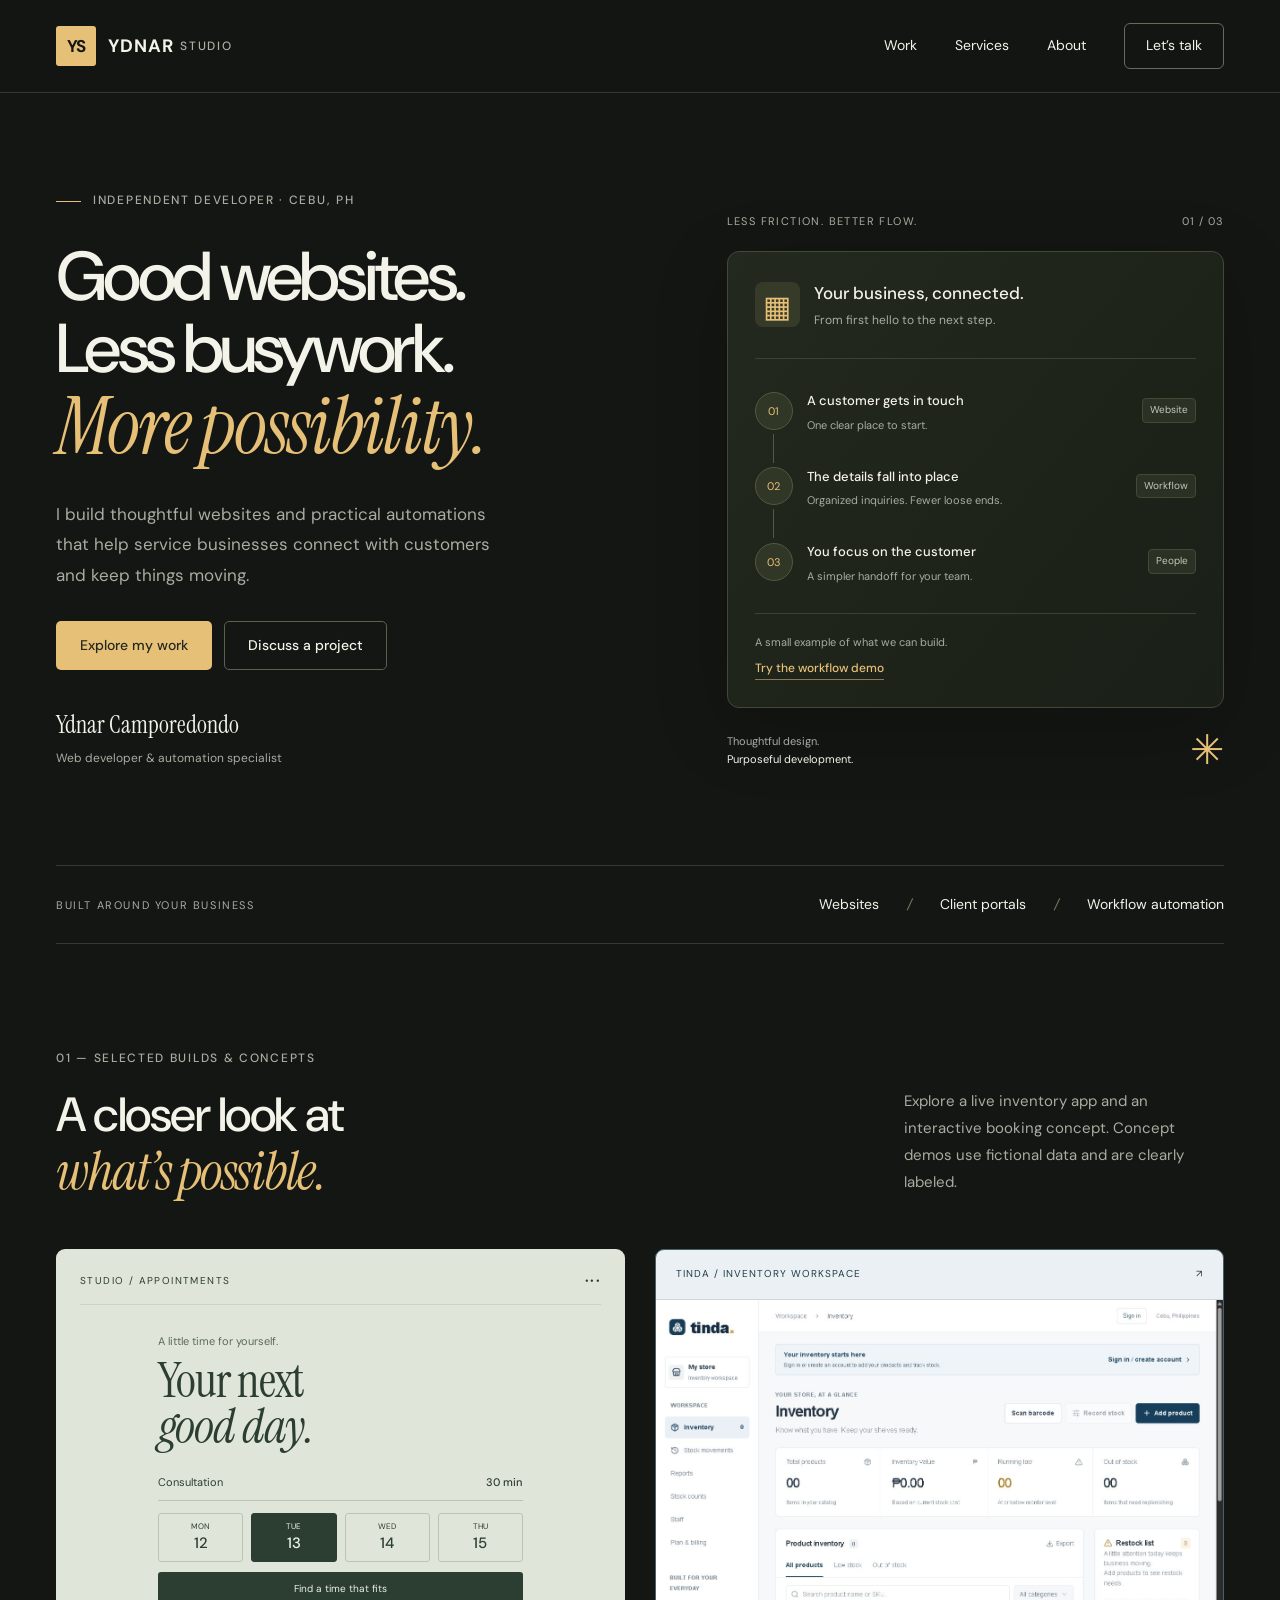
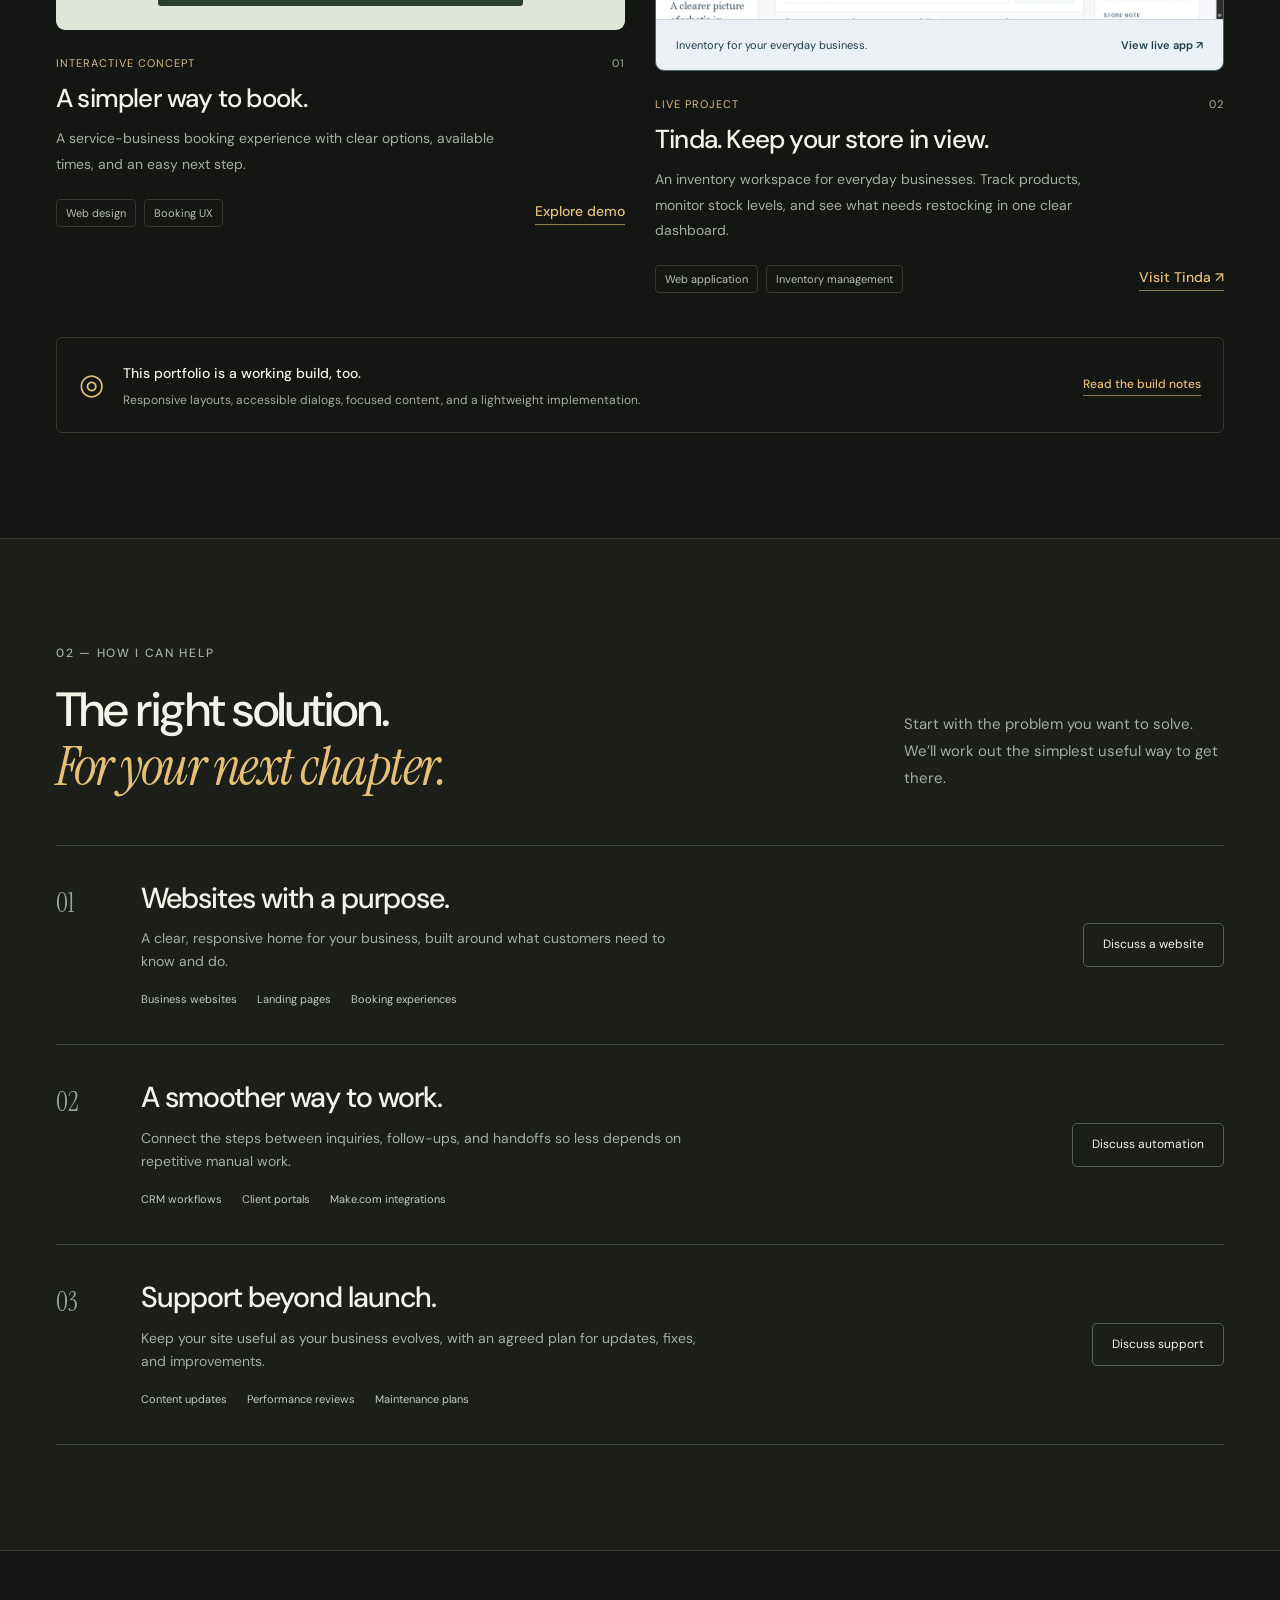
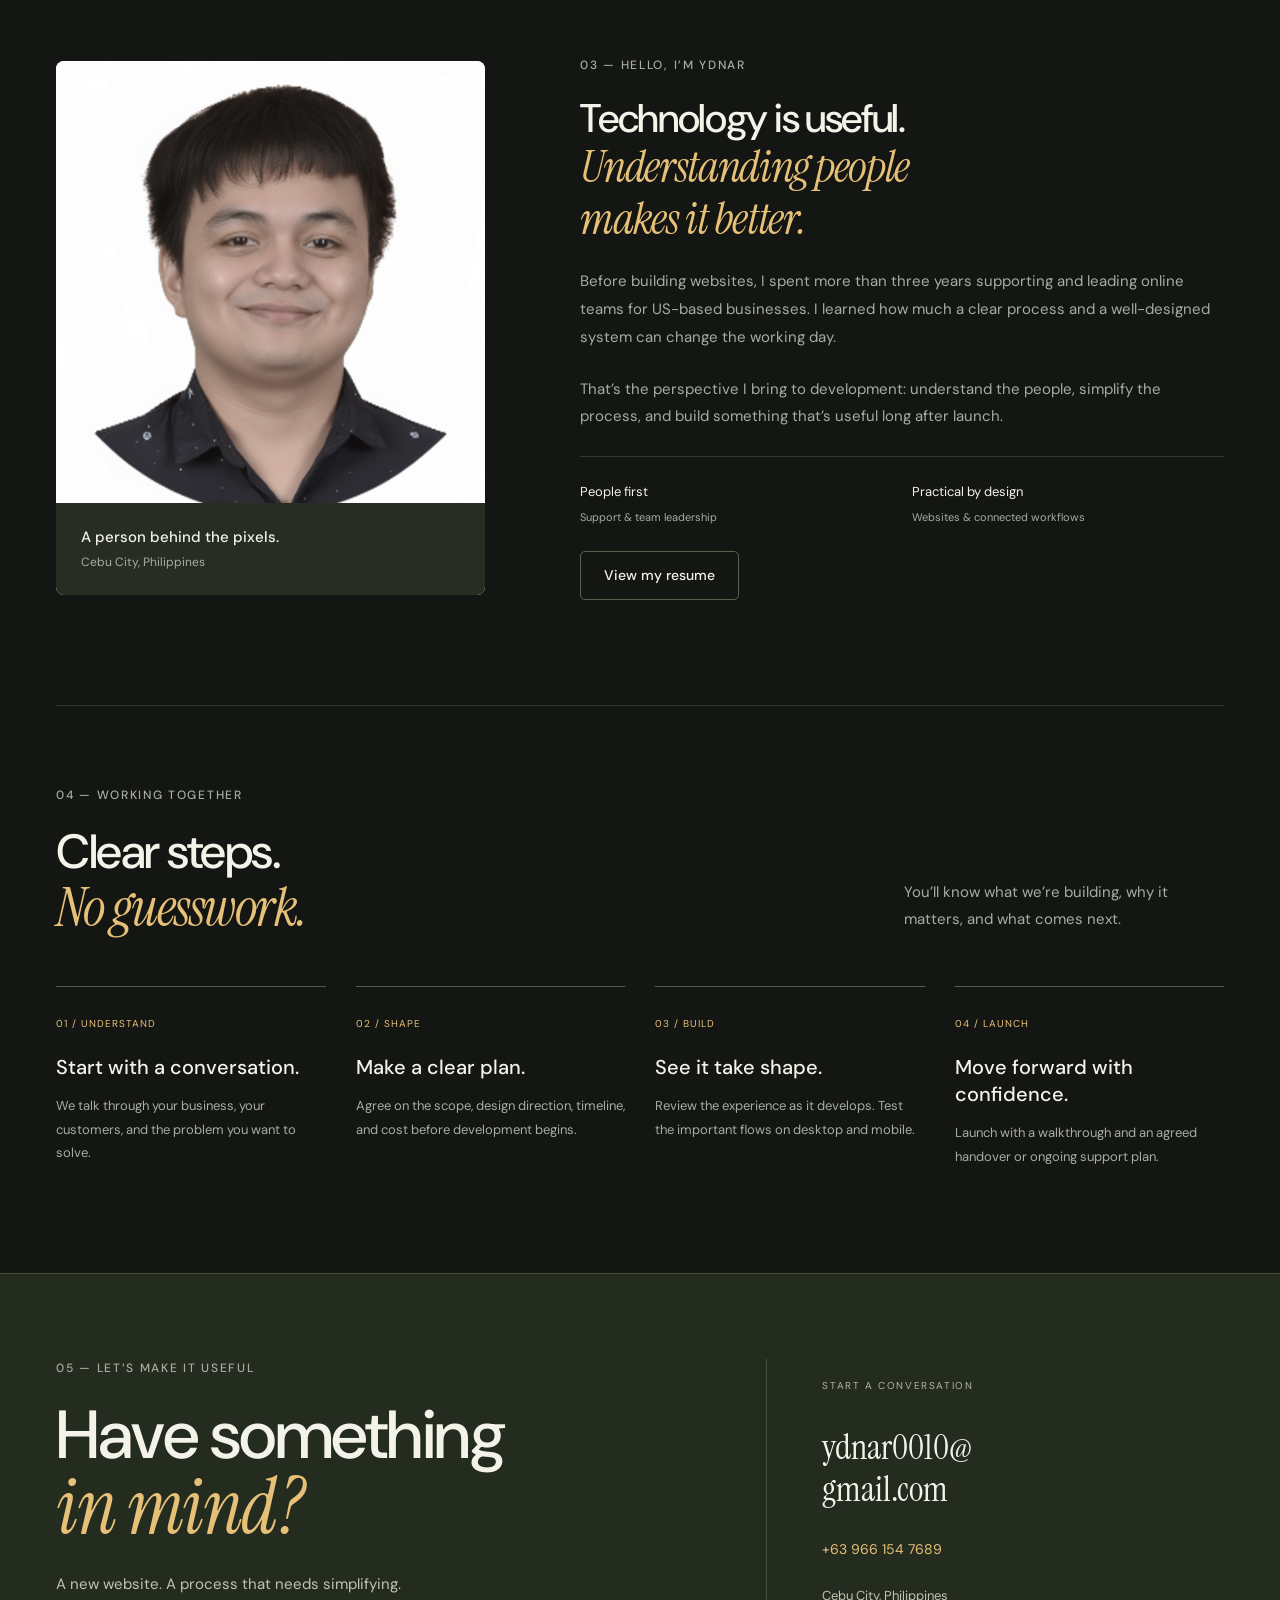
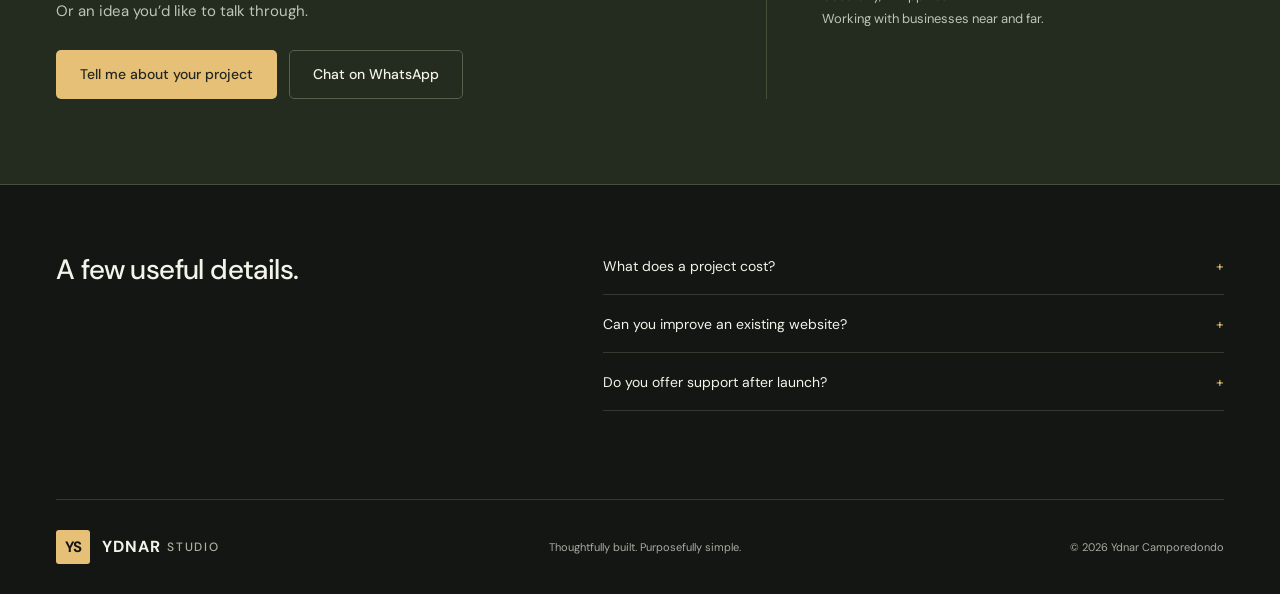
==== commit 5c3aaa04: "Showcase Tinda inventory app with a live dashboard snapshot" ====
--- a/index.html
+++ b/index.html
@@ -44,15 +44,15 @@
     </section>
     <div class="specialties wrap"><span>BUILT AROUND YOUR BUSINESS</span><div><span>Websites</span><i aria-hidden="true">/</i><span>Client portals</span><i aria-hidden="true">/</i><span>Workflow automation</span></div></div>
     <section class="section wrap" id="work">
-      <div class="section-heading"><div><p class="eyebrow">01 — SELECTED BUILDS & CONCEPTS</p><h2>A closer look at<br><em>what’s possible.</em></h2></div><p>Explore working examples of the experiences I can build. Concept demos use fictional data and are clearly labeled.</p></div>
+      <div class="section-heading"><div><p class="eyebrow">01 — SELECTED BUILDS & CONCEPTS</p><h2>A closer look at<br><em>what’s possible.</em></h2></div><p>Explore a live inventory app and an interactive booking concept. Concept demos use fictional data and are clearly labeled.</p></div>
       <div class="project-grid">
         <article class="project-card">
           <button class="project-preview booking-preview" data-project="booking" aria-label="Explore the appointment booking concept"><span class="preview-chrome"><span>STUDIO / APPOINTMENTS</span><span aria-hidden="true">•••</span></span><span class="booking-mini"><span class="preview-label">A little time for yourself.</span><span class="preview-title">Your next<br><em>good day.</em></span><span class="mini-slot"><span>Consultation</span><strong>30 min</strong></span><span class="mini-days"><span>MON<br><b>12</b></span><span class="selected">TUE<br><b>13</b></span><span>WED<br><b>14</b></span><span>THU<br><b>15</b></span></span><span class="mini-action">Find a time that fits</span></span></button>
           <div class="project-meta"><span class="project-kind">INTERACTIVE CONCEPT</span><span>01</span></div><h3>A simpler way to book.</h3><p>A service-business booking experience with clear options, available times, and an easy next step.</p><div class="project-bottom"><div class="tags"><span>Web design</span><span>Booking UX</span></div><button class="text-button" data-project="booking">Explore demo</button></div>
         </article>
-        <article class="project-card">
-          <button class="project-preview pipeline-preview" data-project="pipeline" aria-label="Explore the inquiry workflow concept"><span class="preview-chrome"><span>FLOW / CLIENT WORKSPACE</span><span aria-hidden="true">•••</span></span><span class="pipeline-mini"><span class="dashboard-title">A little less admin.</span><span class="dashboard-sub">Your next steps, in one place.</span><span class="mini-stats"><span><b>3</b>New inquiries</span><span><b>2</b>In progress</span><span><b>1</b>Ready to book</span></span><span class="mini-table"><span><i>JD</i><span>Jamie Davis<small>Website consultation</small></span><b>New inquiry</b></span><span><i>AL</i><span>Alex Lee<small>Booking workflow</small></span><b class="gold">In progress</b></span><span><i>SM</i><span>Sam Morgan<small>Client portal</small></span><b>Ready to book</b></span></span></span></button>
-          <div class="project-meta"><span class="project-kind">INTERACTIVE CONCEPT</span><span>02</span></div><h3>Inquiries, without the chaos.</h3><p>A small client workspace that makes inquiry status visible and helps teams decide what happens next.</p><div class="project-bottom"><div class="tags"><span>Client portals</span><span>Workflows</span></div><button class="text-button" data-project="pipeline">Explore demo</button></div>
+        <article class="project-card" id="tinda-project">
+          <a class="project-preview tinda-preview" href="https://tinda-inventory.vercel.app/" target="_blank" rel="noopener noreferrer" aria-label="Open Tinda inventory app (opens in a new tab)"><span class="preview-chrome"><span>TINDA / INVENTORY WORKSPACE</span><span aria-hidden="true">↗</span></span><img src="tinda-preview.jpg" alt="Tinda inventory dashboard showing product totals, inventory value, low-stock indicators, and a restock list." width="1265" height="712" loading="lazy" decoding="async"><span class="tinda-preview-caption"><span>Inventory for your everyday business.</span><span>View live app <span aria-hidden="true">↗</span></span></span></a>
+          <div class="project-meta"><span class="project-kind">LIVE PROJECT</span><span>02</span></div><h3>Tinda. Keep your store in view.</h3><p>An inventory workspace for everyday businesses. Track products, monitor stock levels, and see what needs restocking in one clear dashboard.</p><div class="project-bottom"><div class="tags"><span>Web application</span><span>Inventory management</span></div><a class="text-button" href="https://tinda-inventory.vercel.app/" target="_blank" rel="noopener noreferrer">Visit Tinda <span aria-hidden="true">↗</span><span class="sr-only"> (opens in a new tab)</span></a></div>
         </article>
       </div>
       <div class="portfolio-note"><span class="note-icon" aria-hidden="true">◎</span><div><strong>This portfolio is a working build, too.</strong><p>Responsive layouts, accessible dialogs, focused content, and a lightweight implementation.</p></div><button class="text-button" data-project="portfolio">Read the build notes</button></div>
--- a/styles.css
+++ b/styles.css
@@ -13,3 +13,12 @@
 .brand-light{font-size:12px;font-weight:500;letter-spacing:1.8px;color:#aab2a1}
 .site-footer .brand{font-size:16px}.site-footer .brand-mark{font-size:15px;width:34px;height:34px}
 @media(max-width:600px){.brand{font-size:16px;gap:10px}.brand-mark{width:36px;height:36px;font-size:15px}.brand-light{font-size:10px;letter-spacing:1.5px}}
+
+/* Tinda: an actual snapshot of the live inventory application. */
+.project-preview.tinda-preview{display:flex;flex-direction:column;justify-content:space-between;padding:0;background:#eaf0f3;border:1px solid #46616a;color:#203d4b;min-height:360px}
+.tinda-preview .preview-chrome{margin:0;padding:16px 20px;border-bottom:1px solid #cad7dd;font-size:10px;letter-spacing:1px}
+.tinda-preview img{width:100%;height:auto;aspect-ratio:1265/712;object-fit:contain;background:#f5f7f9}
+.tinda-preview-caption{display:flex;align-items:center;justify-content:space-between;gap:12px;padding:16px 20px;font-size:11px;border-top:1px solid #cad7dd}
+.tinda-preview-caption>span:last-child{white-space:nowrap;font-weight:600}
+@media(max-width:800px){.project-preview.tinda-preview{min-height:330px}.tinda-preview-caption{flex-wrap:wrap}}
+@media(max-width:600px){.project-preview.tinda-preview{min-height:0}.tinda-preview .preview-chrome,.tinda-preview-caption{padding:14px 16px}.tinda-preview-caption{font-size:10px}}
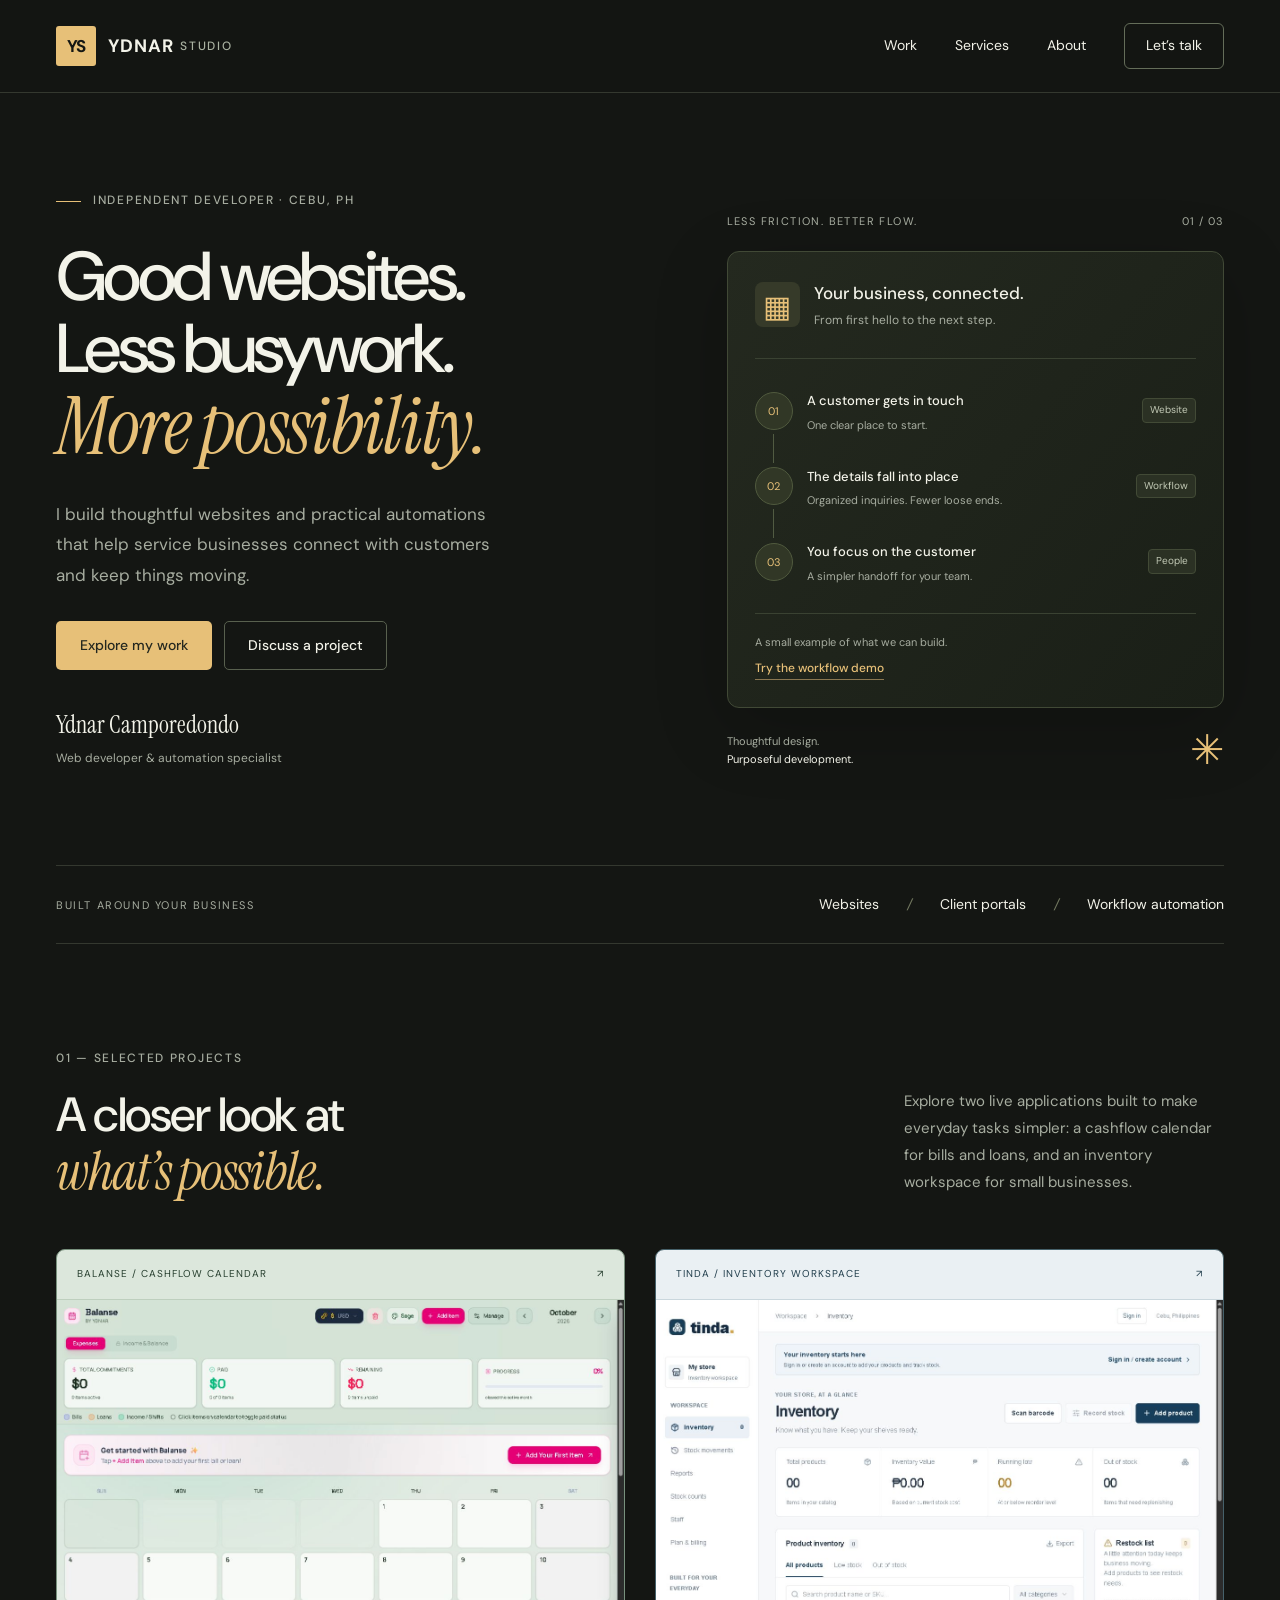
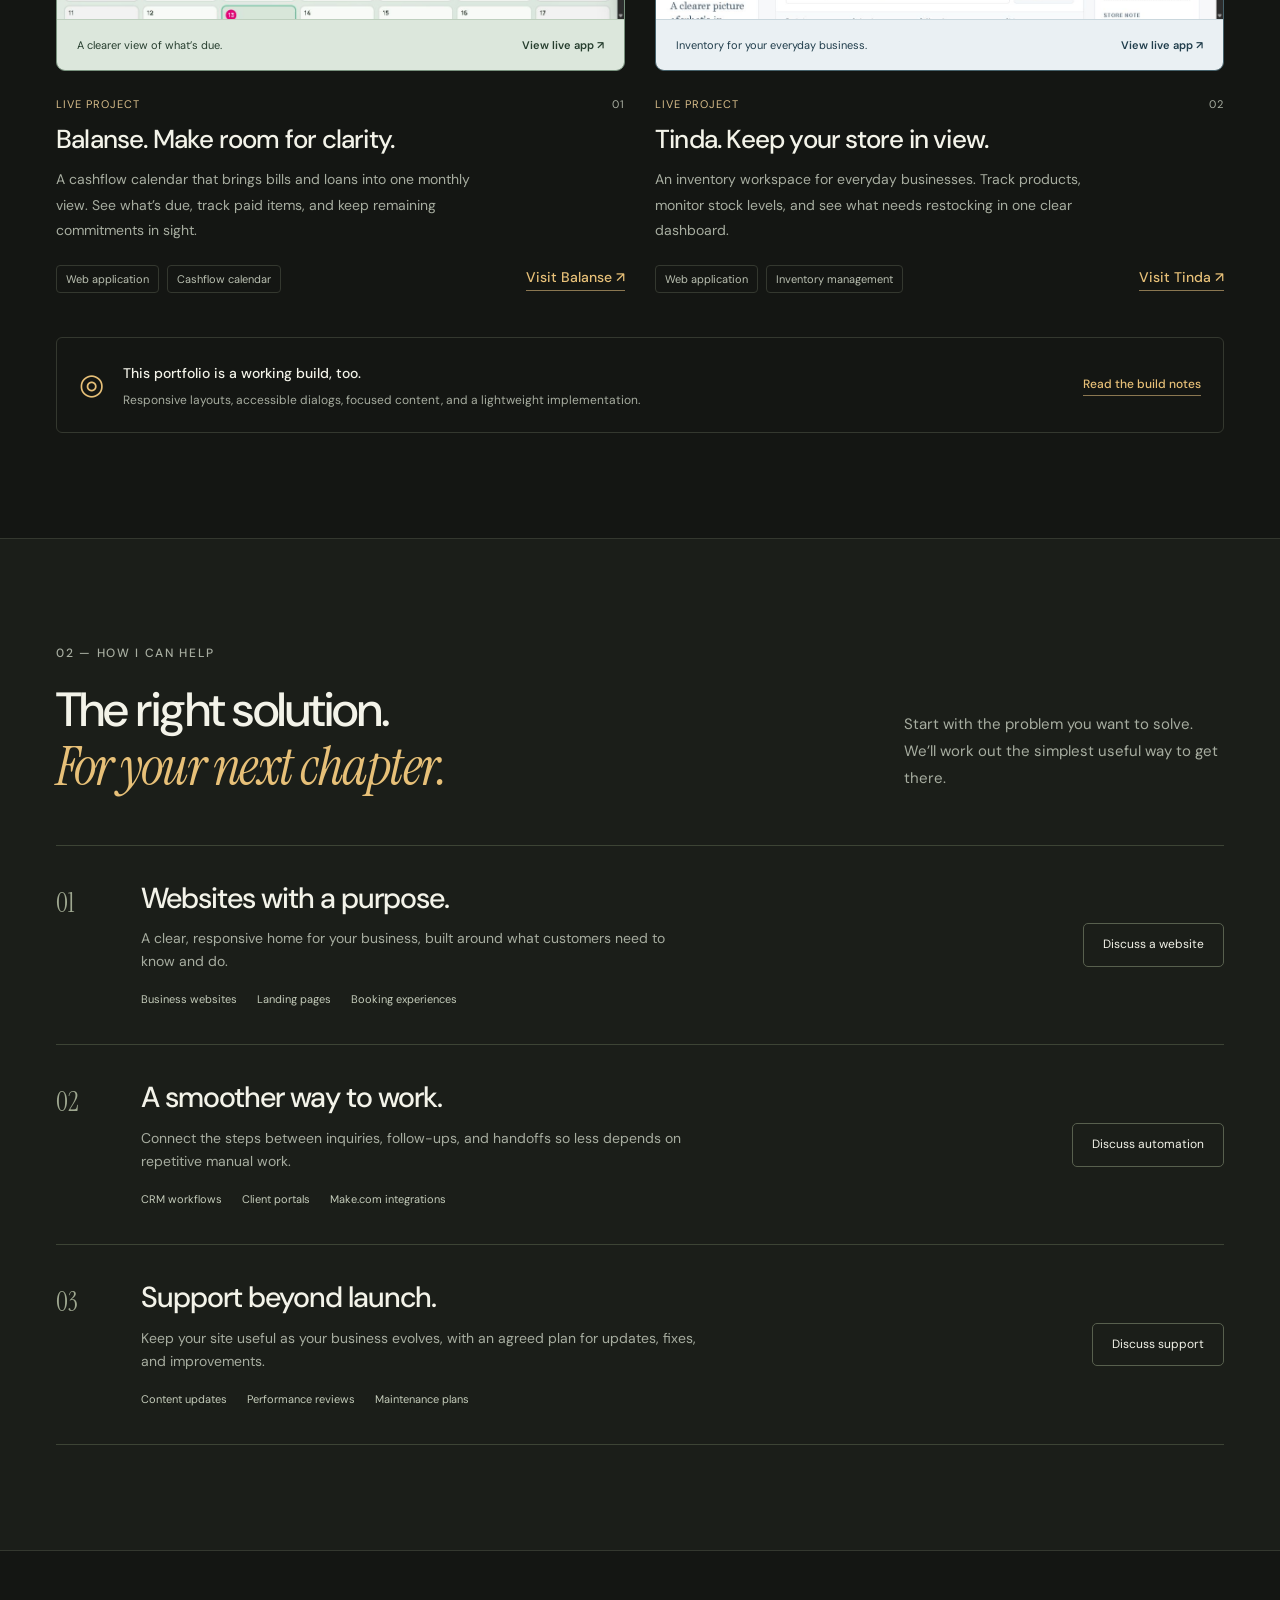
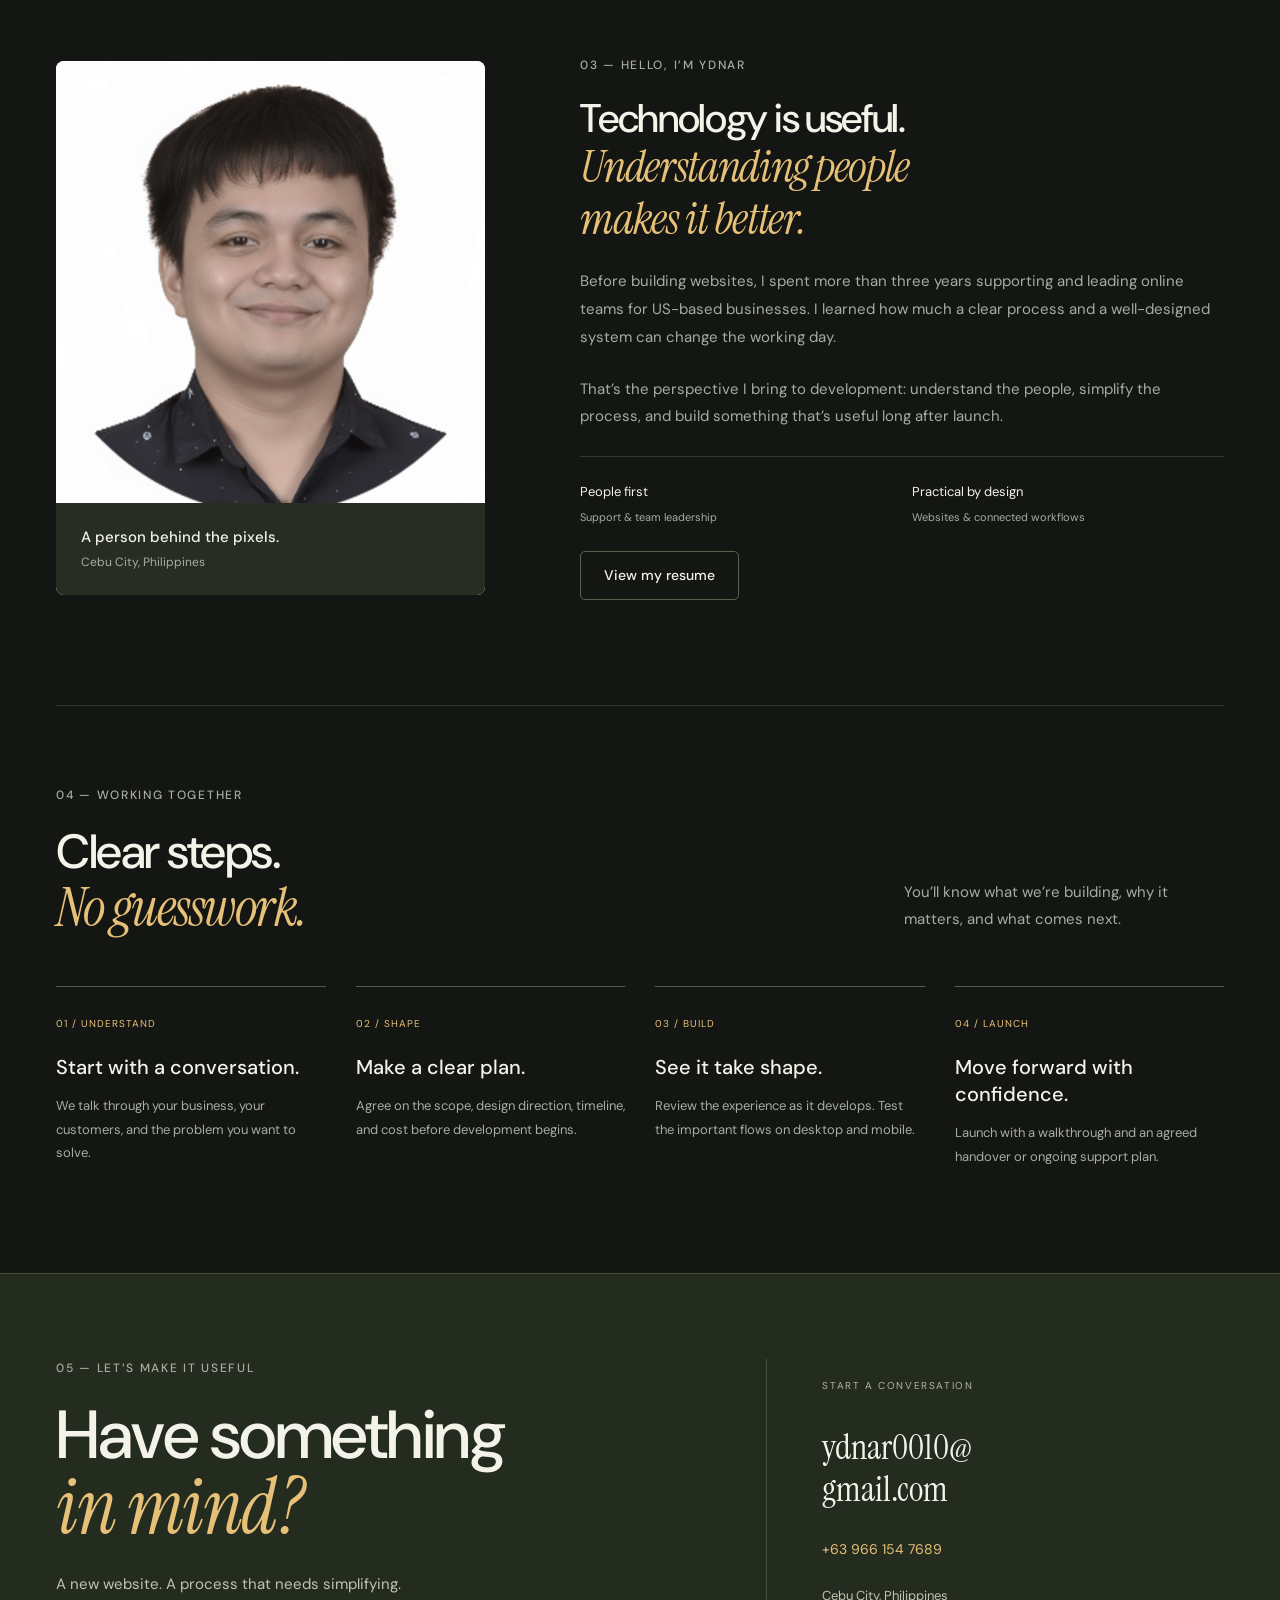
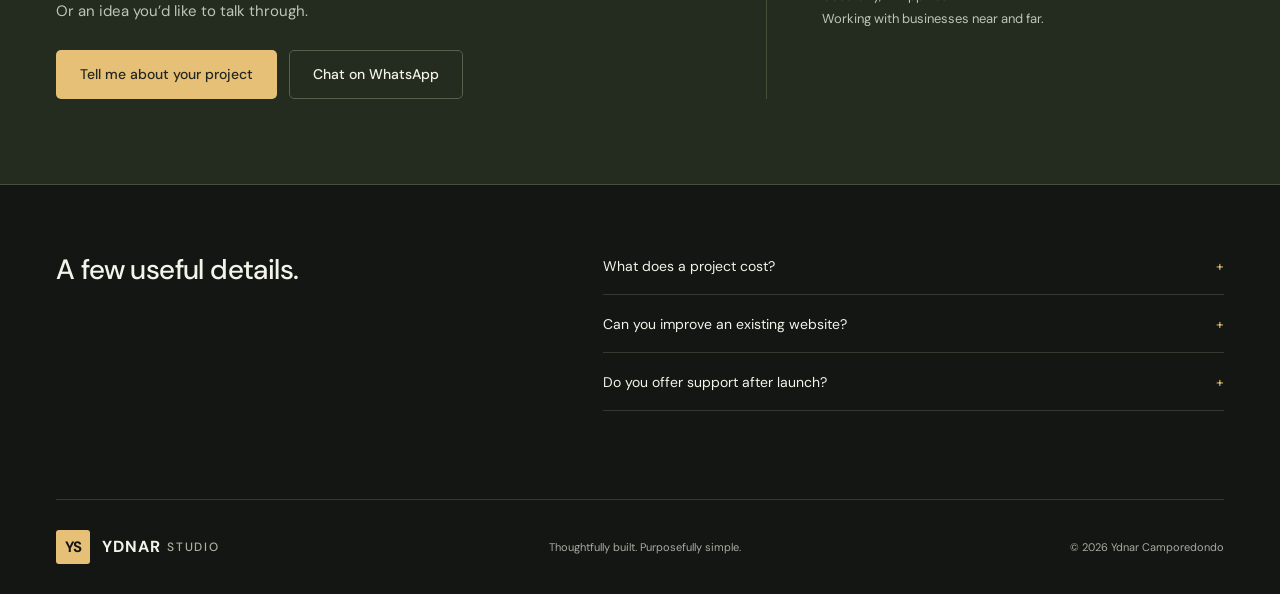
==== commit 4efe6b7d: "Showcase Balanse cashflow calendar in sage" ====
--- a/index.html
+++ b/index.html
@@ -44,11 +44,11 @@
     </section>
     <div class="specialties wrap"><span>BUILT AROUND YOUR BUSINESS</span><div><span>Websites</span><i aria-hidden="true">/</i><span>Client portals</span><i aria-hidden="true">/</i><span>Workflow automation</span></div></div>
     <section class="section wrap" id="work">
-      <div class="section-heading"><div><p class="eyebrow">01 — SELECTED BUILDS & CONCEPTS</p><h2>A closer look at<br><em>what’s possible.</em></h2></div><p>Explore a live inventory app and an interactive booking concept. Concept demos use fictional data and are clearly labeled.</p></div>
+      <div class="section-heading"><div><p class="eyebrow">01 — SELECTED PROJECTS</p><h2>A closer look at<br><em>what’s possible.</em></h2></div><p>Explore two live applications built to make everyday tasks simpler: a cashflow calendar for bills and loans, and an inventory workspace for small businesses.</p></div>
       <div class="project-grid">
-        <article class="project-card">
-          <button class="project-preview booking-preview" data-project="booking" aria-label="Explore the appointment booking concept"><span class="preview-chrome"><span>STUDIO / APPOINTMENTS</span><span aria-hidden="true">•••</span></span><span class="booking-mini"><span class="preview-label">A little time for yourself.</span><span class="preview-title">Your next<br><em>good day.</em></span><span class="mini-slot"><span>Consultation</span><strong>30 min</strong></span><span class="mini-days"><span>MON<br><b>12</b></span><span class="selected">TUE<br><b>13</b></span><span>WED<br><b>14</b></span><span>THU<br><b>15</b></span></span><span class="mini-action">Find a time that fits</span></span></button>
-          <div class="project-meta"><span class="project-kind">INTERACTIVE CONCEPT</span><span>01</span></div><h3>A simpler way to book.</h3><p>A service-business booking experience with clear options, available times, and an easy next step.</p><div class="project-bottom"><div class="tags"><span>Web design</span><span>Booking UX</span></div><button class="text-button" data-project="booking">Explore demo</button></div>
+        <article class="project-card" id="cashflow-project">
+          <a class="project-preview tinda-preview cashflow-preview" href="https://cashflow-calendar-eight.vercel.app/" target="_blank" rel="noopener noreferrer" aria-label="Open Balanse cashflow calendar (opens in a new tab)"><span class="preview-chrome"><span>BALANSE / CASHFLOW CALENDAR</span><span aria-hidden="true">↗</span></span><img src="cashflow-preview.jpg" alt="Balanse cashflow calendar in its sage theme, showing monthly commitments, paid and remaining totals, and a calendar for bills and loans." width="1265" height="712" loading="lazy" decoding="async"><span class="tinda-preview-caption"><span>A clearer view of what’s due.</span><span>View live app <span aria-hidden="true">↗</span></span></span></a>
+          <div class="project-meta"><span class="project-kind">LIVE PROJECT</span><span>01</span></div><h3>Balanse. Make room for clarity.</h3><p>A cashflow calendar that brings bills and loans into one monthly view. See what’s due, track paid items, and keep remaining commitments in sight.</p><div class="project-bottom"><div class="tags"><span>Web application</span><span>Cashflow calendar</span></div><a class="text-button" href="https://cashflow-calendar-eight.vercel.app/" target="_blank" rel="noopener noreferrer">Visit Balanse <span aria-hidden="true">↗</span><span class="sr-only"> (opens in a new tab)</span></a></div>
         </article>
         <article class="project-card" id="tinda-project">
           <a class="project-preview tinda-preview" href="https://tinda-inventory.vercel.app/" target="_blank" rel="noopener noreferrer" aria-label="Open Tinda inventory app (opens in a new tab)"><span class="preview-chrome"><span>TINDA / INVENTORY WORKSPACE</span><span aria-hidden="true">↗</span></span><img src="tinda-preview.jpg" alt="Tinda inventory dashboard showing product totals, inventory value, low-stock indicators, and a restock list." width="1265" height="712" loading="lazy" decoding="async"><span class="tinda-preview-caption"><span>Inventory for your everyday business.</span><span>View live app <span aria-hidden="true">↗</span></span></span></a>
--- a/styles.css
+++ b/styles.css
@@ -22,3 +22,8 @@
 .tinda-preview-caption>span:last-child{white-space:nowrap;font-weight:600}
 @media(max-width:800px){.project-preview.tinda-preview{min-height:330px}.tinda-preview-caption{flex-wrap:wrap}}
 @media(max-width:600px){.project-preview.tinda-preview{min-height:0}.tinda-preview .preview-chrome,.tinda-preview-caption{padding:14px 16px}.tinda-preview-caption{font-size:10px}}
+
+/* Sage framing complements the Cashflow app's selected Sage theme. */
+.project-preview.cashflow-preview{background:#dce7dc;border-color:#78917d;color:#263e2e}
+.cashflow-preview .preview-chrome,.cashflow-preview .tinda-preview-caption{border-color:#becfbe}
+.cashflow-preview img{background:#dce7dc}
